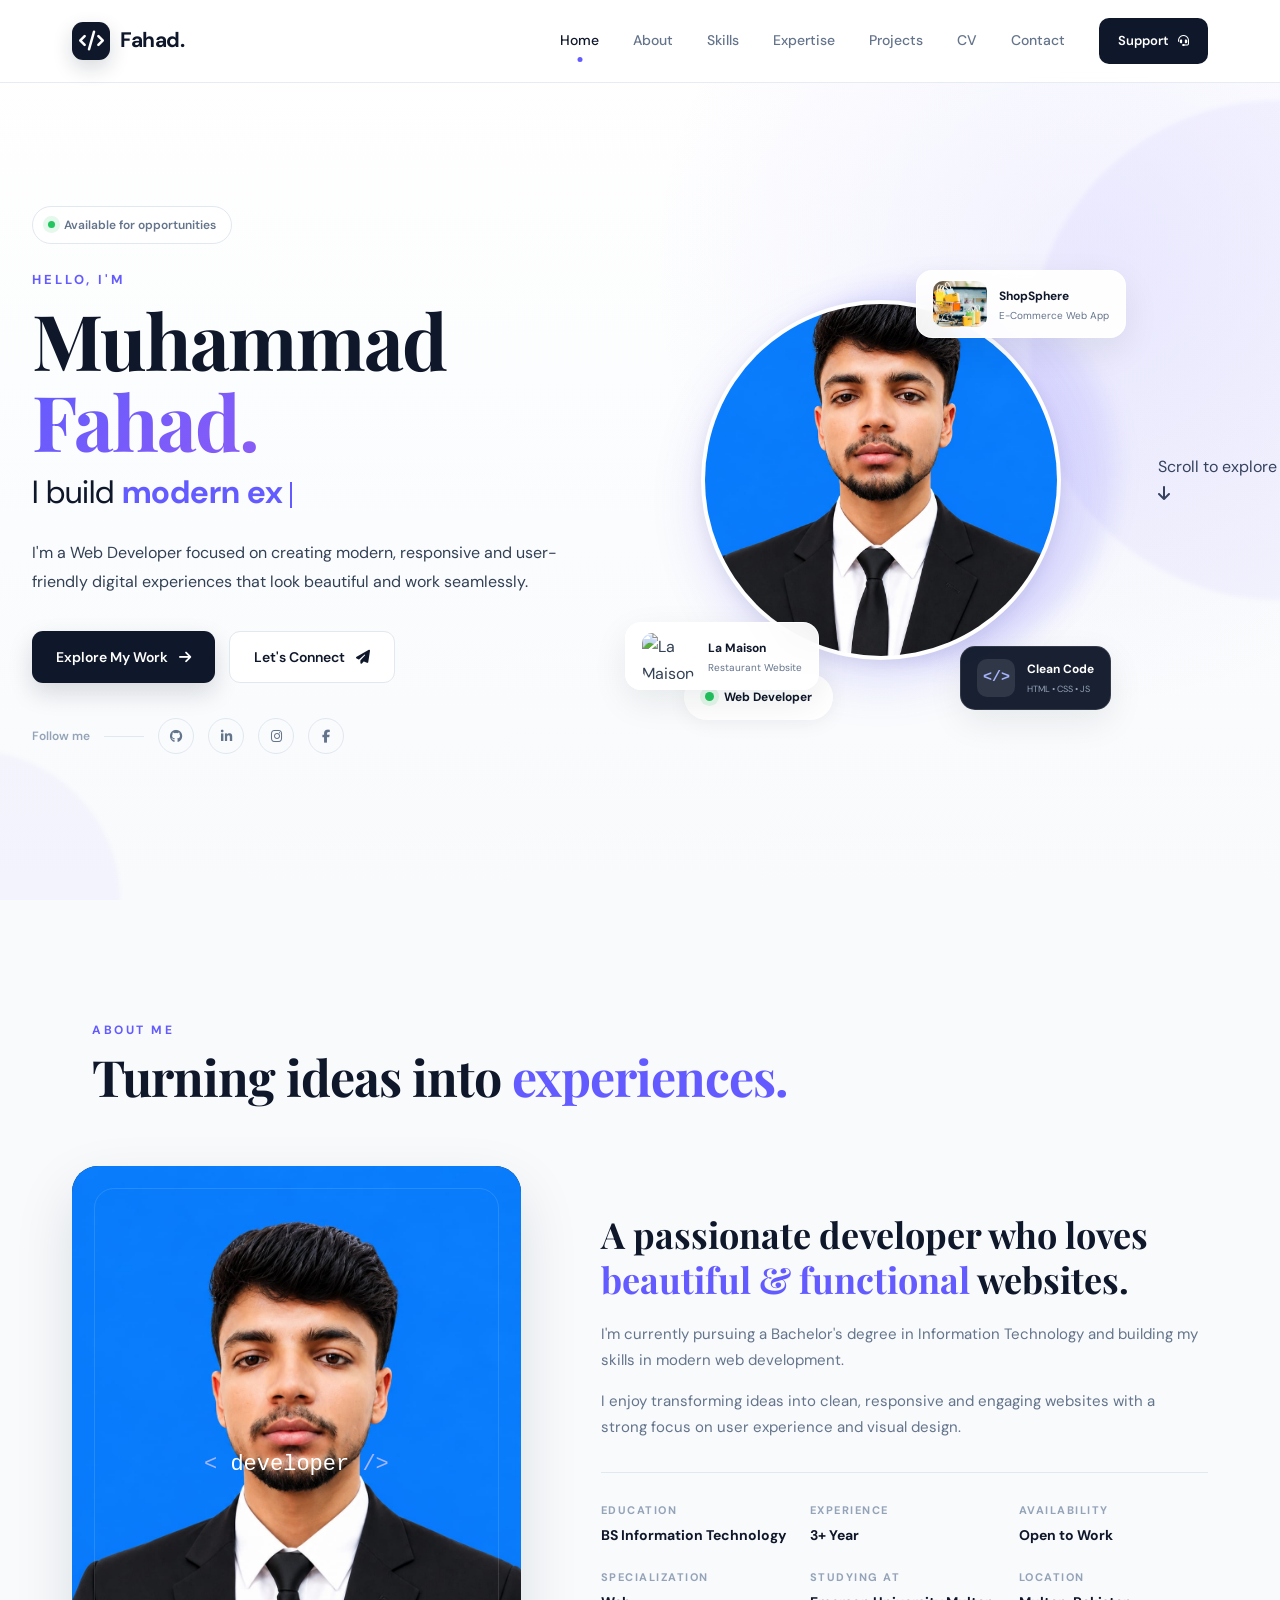
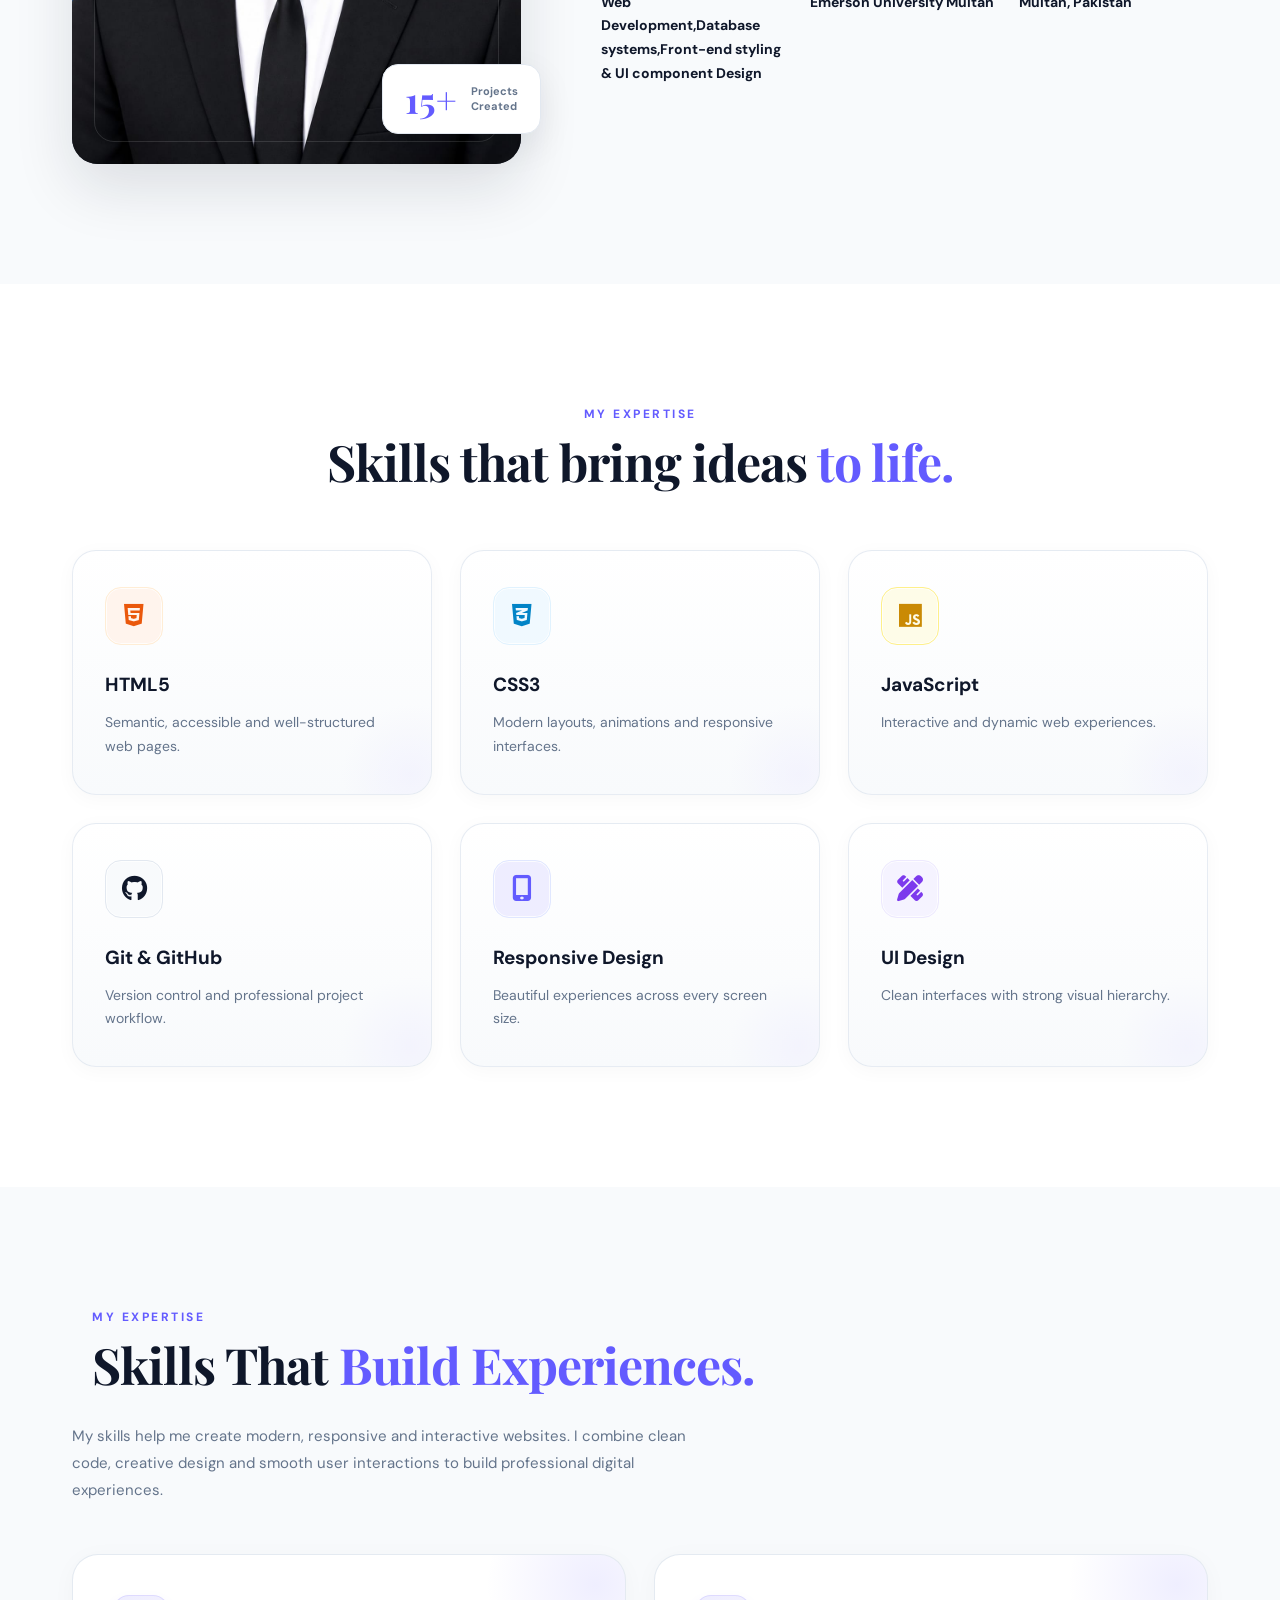
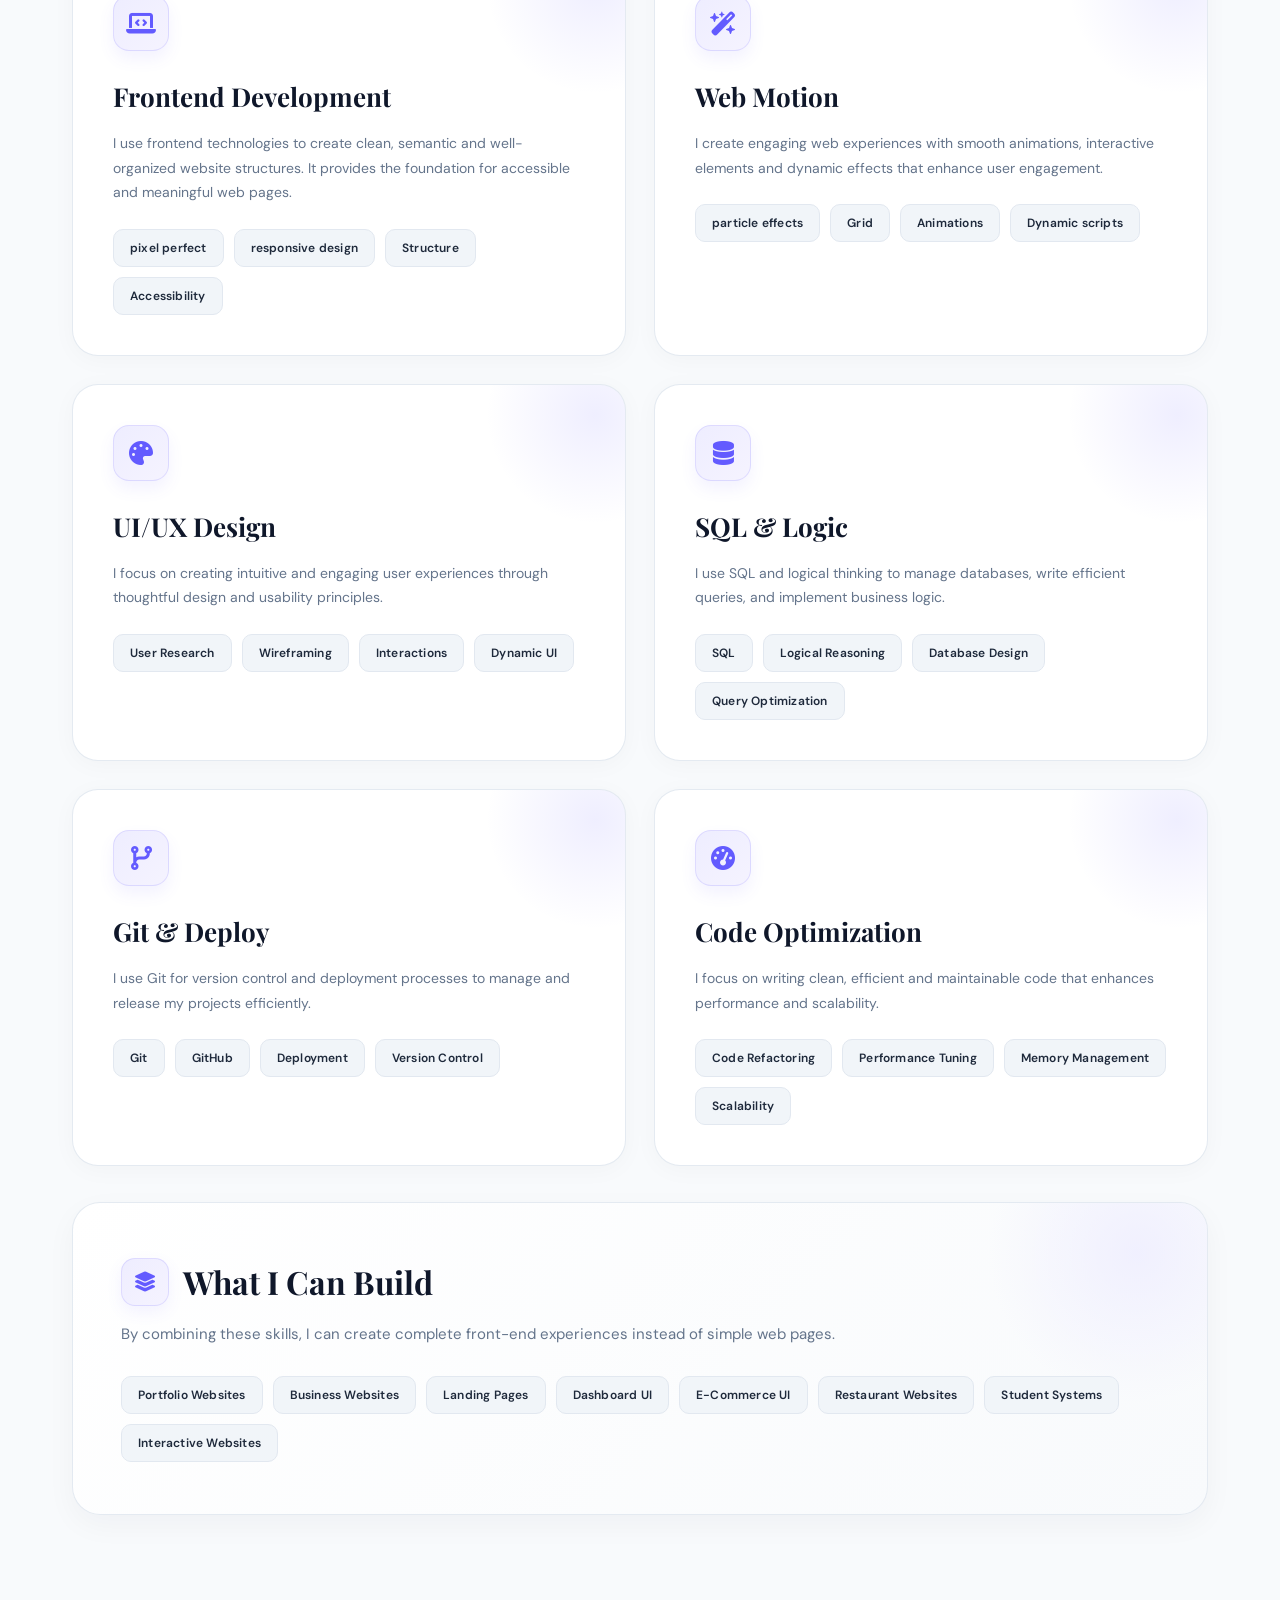
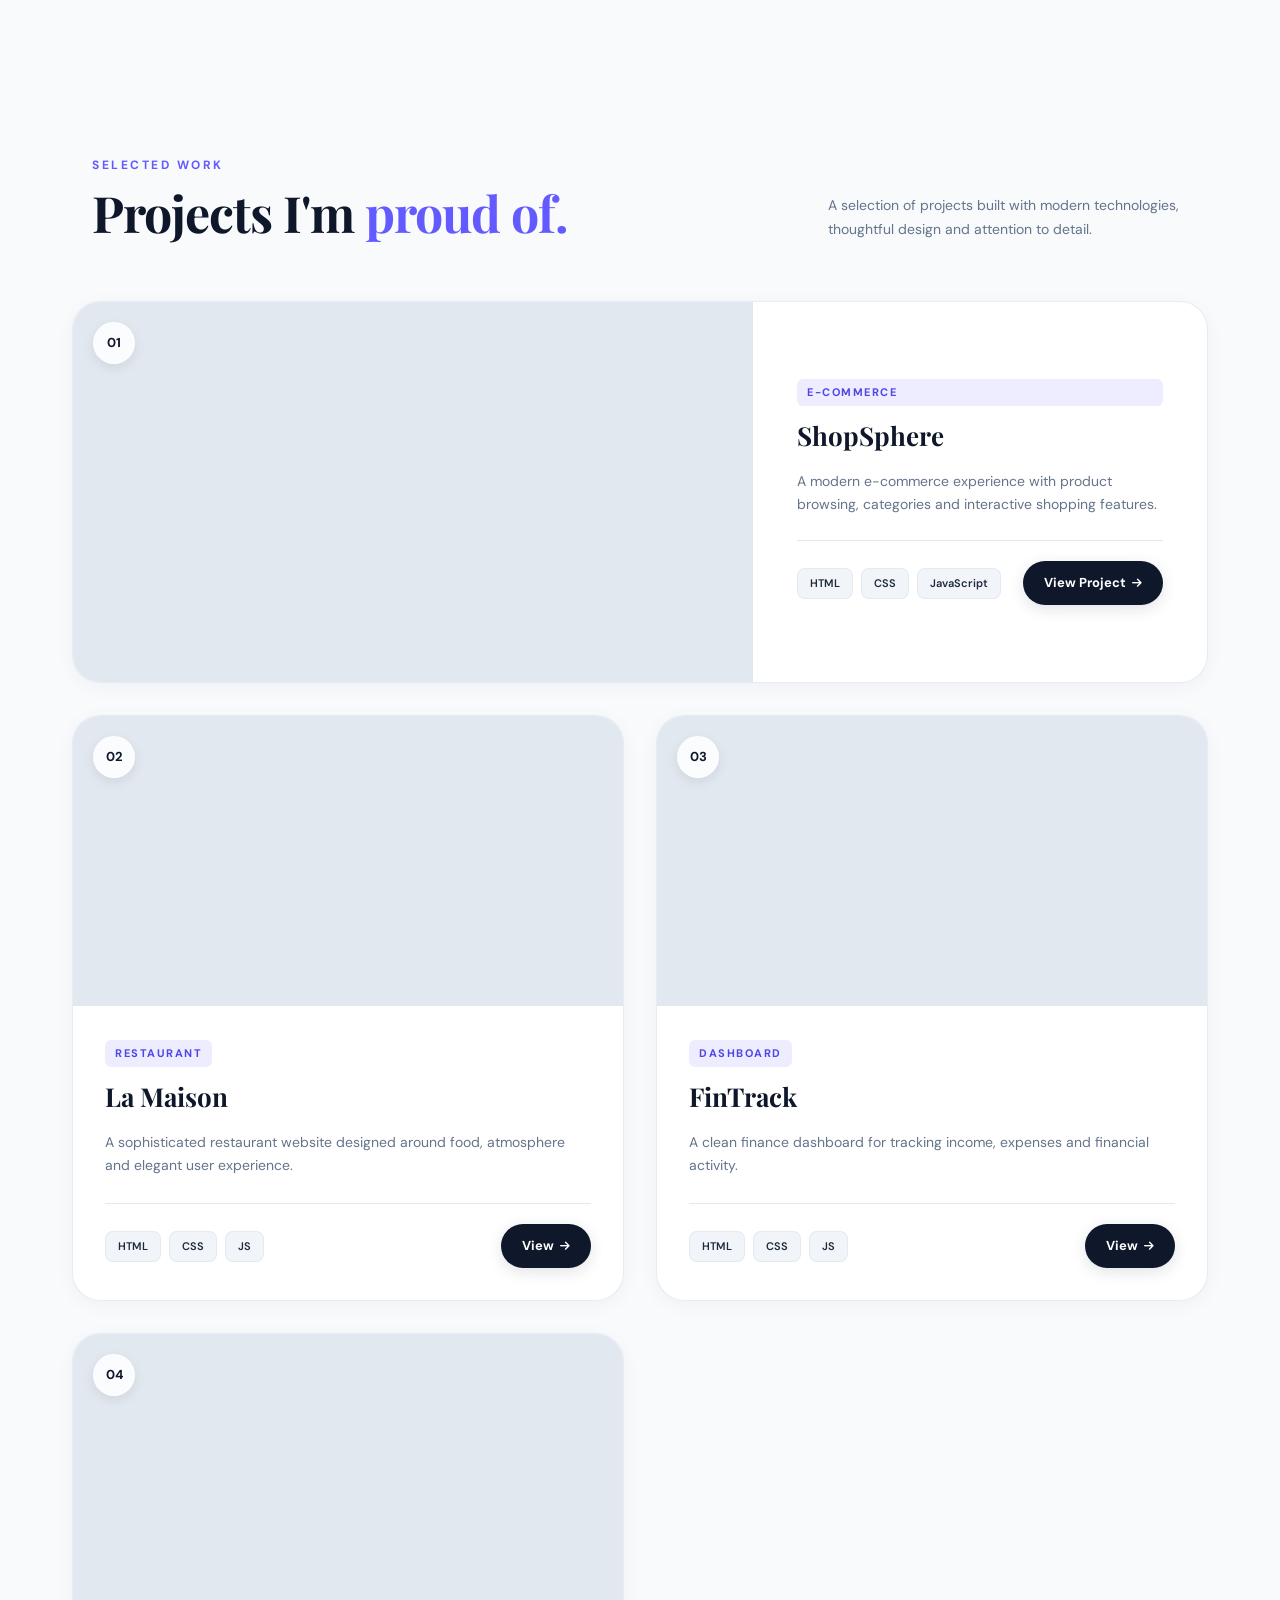
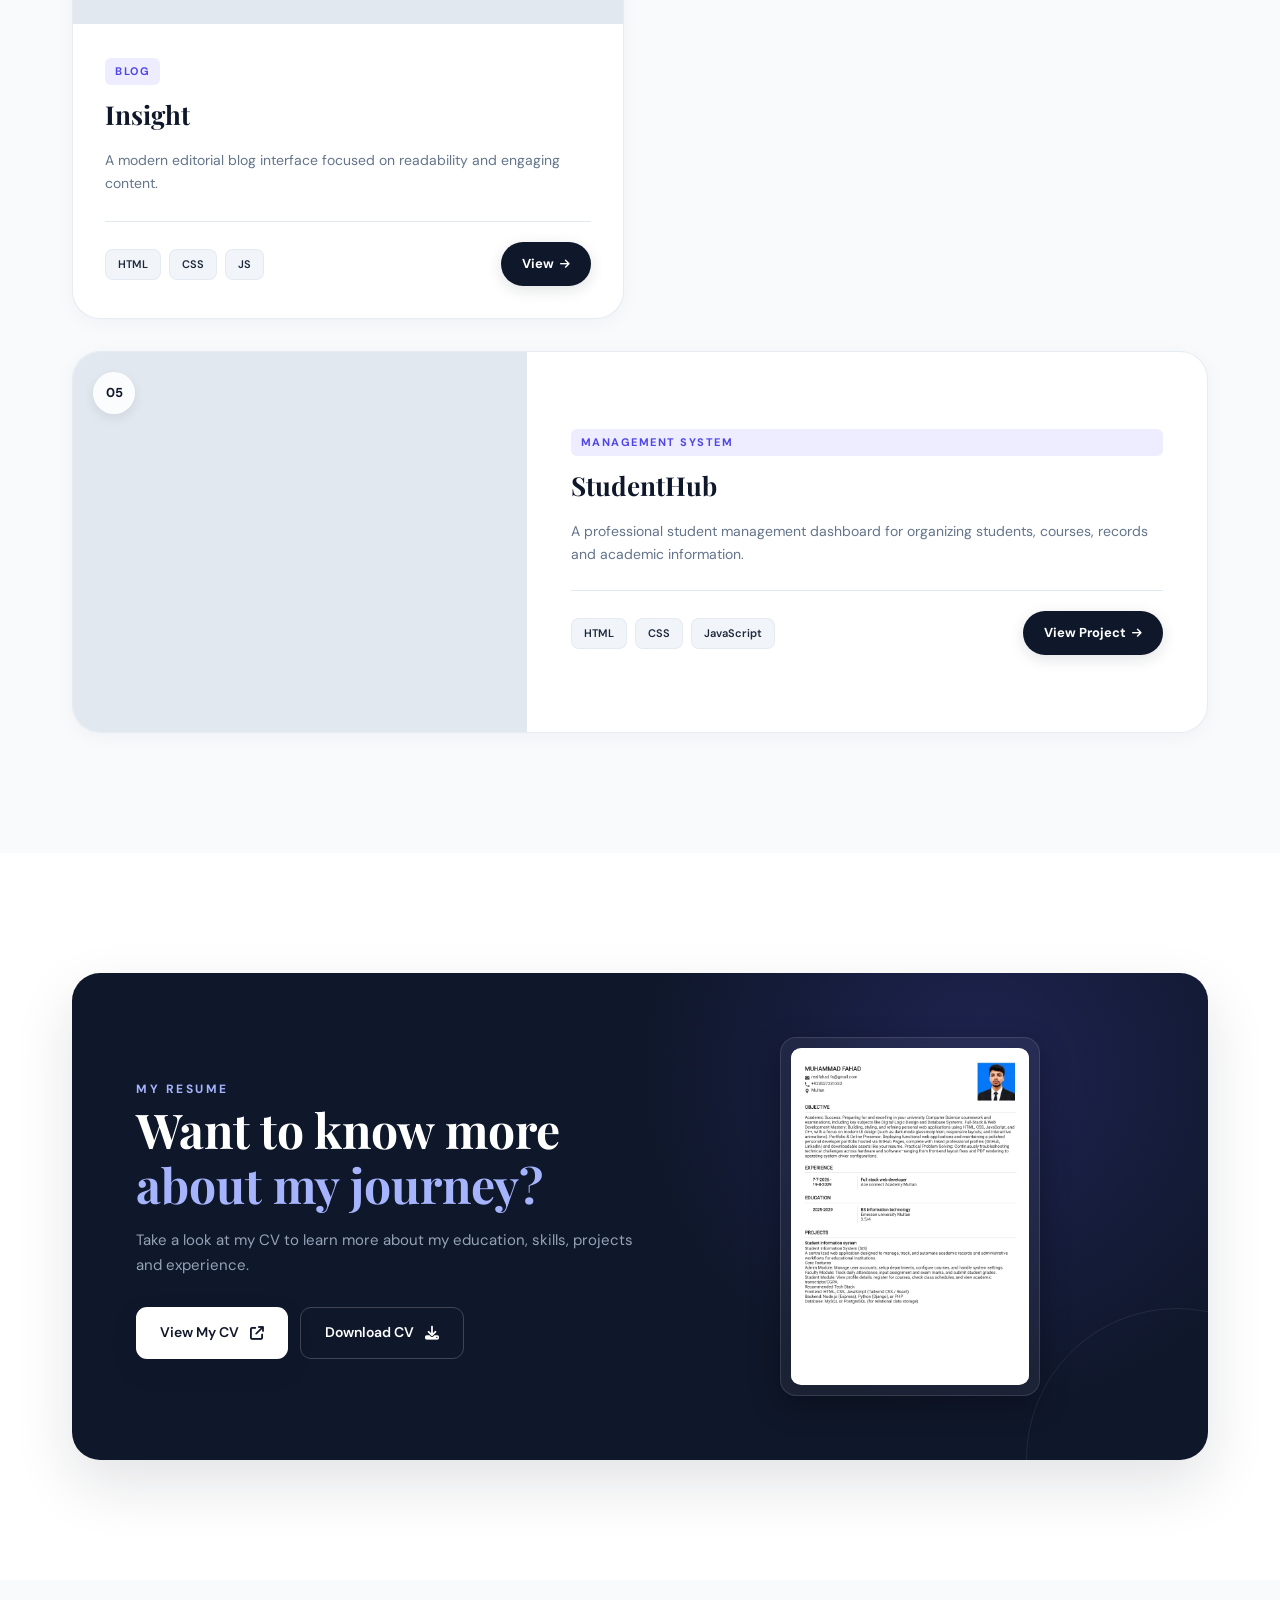
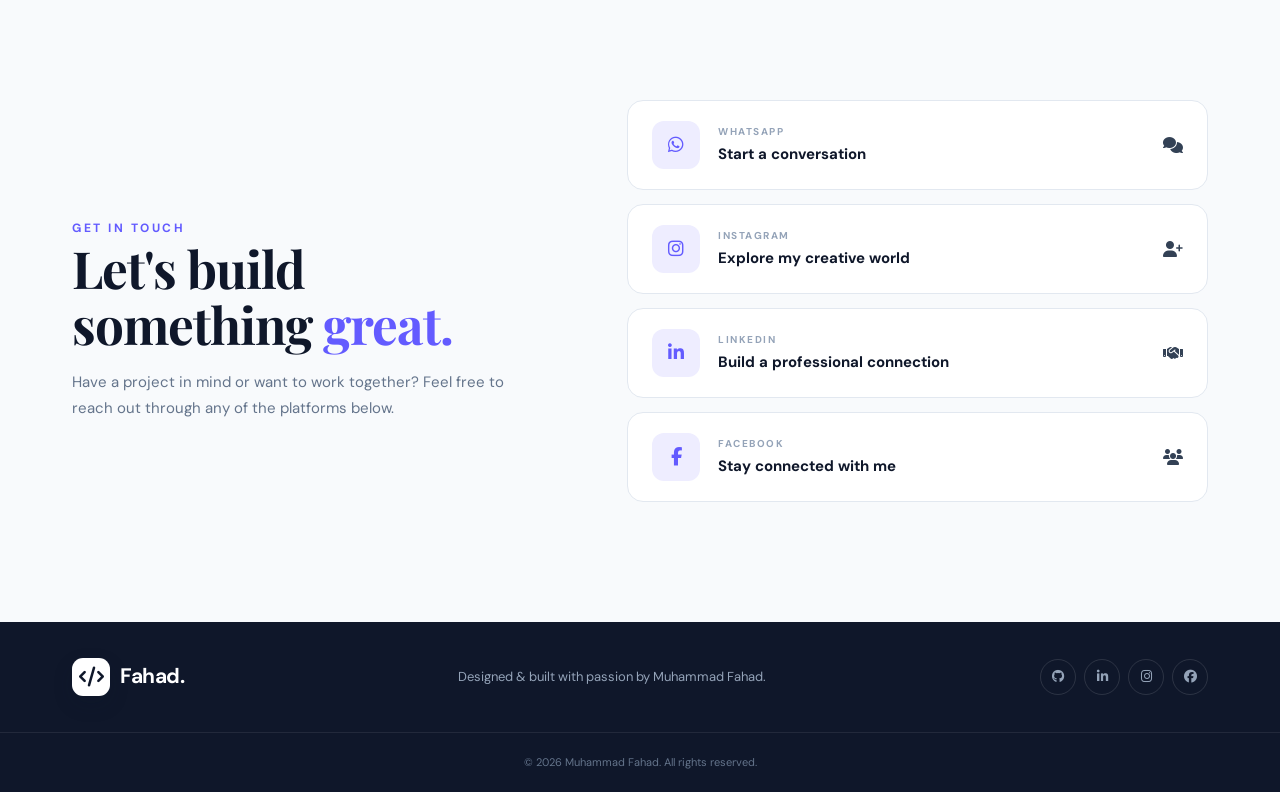
==== index.html @ 754a734b "Add files via upload" ====
<!DOCTYPE html>
<html lang="en">
<head>
    <meta charset="UTF-8">
    <meta name="viewport" content="width=device-width, initial-scale=1.0">

    <meta name="description"
        content="Muhammad Fahad — Web Developer creating modern, responsive and beautiful digital experiences.">
    <meta name="author" content="Muhammad Fahad">

    <title>Muhammad Fahad | Web Developer</title>

    <!-- Google Fonts -->
    <link rel="preconnect" href="https://fonts.googleapis.com">
    <link rel="preconnect" href="https://fonts.gstatic.com" crossorigin>
    <link href="https://fonts.googleapis.com/css2?family=DM+Sans:wght@400;500;600;700&family=Playfair+Display:wght@500;600;700&display=swap" rel="stylesheet">

    <!-- Font Awesome -->
    <link rel="stylesheet" href="https://cdnjs.cloudflare.com/ajax/libs/font-awesome/6.5.2/css/all.min.css">

    <!-- Main CSS -->
    <link rel="stylesheet" href="style.css">
</head>

<body>

    <!-- ================= PRELOADER ================= -->
    <div class="preloader" id="preloader">
        <div class="loader"></div>
    </div>


    <!-- ================= NAVBAR ================= -->
    <header class="header" id="header">
        <nav class="navbar container">

            <a href="#home" class="logo">
                <span class="logo-text"><i class="fa-solid fa-code"></i></span>
                <strong>Fahad.</strong>
            </a>

            <div class="nav-menu" id="navMenu">
                <a href="#home" class="nav-link active">Home</a>
                <a href="#about" class="nav-link">About</a>
                <a href="#skills" class="nav-link">Skills</a>
                <a href="#expertise" class="nav-link">Expertise</a>
                <a href="#projects" class="nav-link">Projects</a>
                <a href="#resume" class="nav-link">CV</a>
                <a href="#contact" class="nav-link">Contact</a>

                <a href="#contact" class="nav-contact">
                    Support
                    <i class="fa-solid fa-headset"></i>
                </a>
            </div>

            <button class="menu-toggle" id="menuToggle" aria-label="Open navigation menu">
                <i class="fa-solid fa-bars"></i>
            </button>

        </nav>
    </header>


    <main>

        <!-- ================= HERO ================= -->
        <section class="hero" id="home">

            <div class="hero-shape hero-shape-one"></div>
            <div class="hero-shape hero-shape-two"></div>

            <div class="container hero-container">

                <!-- HERO CONTENT -->
                <div class="hero-content">

                    <div class="available">
                        <span class="available-dot"></span>
                        Available for opportunities
                    </div>

                    <p class="hero-small">
                        HELLO, I'M
                    </p>

                    <h1>
                        Muhammad <span>Fahad.</span>
                    </h1>

                    <div class="hero-title">
                        <span>I build</span>
                        <strong id="typingText">beautiful websites.</strong>
                    </div>

                    <p class="hero-description">
                        I'm a Web Developer focused on creating modern,
                        responsive and user-friendly digital experiences
                        that look beautiful and work seamlessly.
                    </p>

                    <div class="hero-buttons">
                        <a href="#projects" class="btn btn-primary">
                            Explore My Work
                            <i class="fa-solid fa-arrow-right"></i>
                        </a>

                        <a href="#contact" class="btn btn-outline">
                            Let's Connect
                            <i class="fa-solid fa-paper-plane"></i>
                        </a>
                    </div>

                    <!-- SOCIAL LINKS -->
                    <div class="hero-socials">
                        <span>Follow me</span>
                        <div class="social-line"></div>

                        <a href="https://github.com/weblyn" aria-label="GitHub" target="_blank">
                            <i class="fa-brands fa-github"></i>
                        </a>

                        <a href="https://www.linkedin.com/in/beingfahad1435" target="_blank" rel="noopener" aria-label="LinkedIn">
                            <i class="fa-brands fa-linkedin-in"></i>
                        </a>

                        <a href="https://www.instagram.com/beingfahad1435" aria-label="Instagram" target="_blank">
                            <i class="fa-brands fa-instagram"></i>
                        </a>

                        <a href="https://www.facebook.com/codewithfahad" aria-label="Facebook" target="_blank">
                            <i class="fa-brands fa-facebook-f"></i>
                        </a>
                    </div>

                </div>


                <!-- ================= HERO VISUAL ================= -->
                <div class="hero-visual">

                    <!-- FLOATING PROJECT 1 -->
                    <div class="floating-project project-one">
                        <img src="[data-uri]" alt="ShopSphere Preview">
                        <div>
                            <strong>ShopSphere</strong>
                            <small>E-Commerce Web App</small>
                        </div>
                    </div>

                    <!-- FLOATING PROJECT 2 -->
                    <div class="floating-project project-two">
                        <img src="https://encrypted-tbn0.gstatic.com/images?q=tbn:ANd9GcRVrDOGw60kej8S_DiPjD2bEqaZufZbs8JPiACfKEMIIg&s=10" alt="La Maison Preview">
                        <div>
                            <strong>La Maison</strong>
                            <small>Restaurant Website</small>
                        </div>
                    </div>

                    <!-- CIRCULAR PROFILE IMAGE -->
                    <div class="hero-main-image">
                        <img src="portfolio.jpeg" alt="Muhammad Fahad - Web Developer" loading="eager">
                        <div class="image-overlay"></div>
                    </div>

                    <!-- STATUS BADGE -->
                    <div class="hero-image-label">
                        <span class="status-dot"></span>
                        Web Developer
                    </div>

                    <!-- FLOATING CODE CARD -->
                    <div class="floating-code">
                        <span>&lt;/&gt;</span>
                        <div>
                            <strong>Clean Code</strong>
                            <small>HTML • CSS • JS</small>
                        </div>
                    </div>

                </div>

            </div>

            <!-- SCROLL INDICATOR -->
            <div class="scroll-indicator">
                <span>Scroll to explore</span>
                <i class="fa-solid fa-arrow-down"></i>
            </div>

        </section>


        <!-- ================= ABOUT ================= -->
        <section class="section about" id="about">
            <div class="container">

                <div class="section-heading">
                    <span class="section-number"></span>
                    <div>
                        <p class="section-label">ABOUT ME</p>
                        <h2>
                            Turning ideas into
                            <em>experiences.</em>
                        </h2>
                    </div>
                </div>

                <div class="about-grid">

                    <!-- ABOUT IMAGE -->
                    <div class="about-image">
                        <div class="about-image-box">
                            <img src="portfolio.jpeg" alt="Muhammad Fahad working on web development" class="about-photo" loading="lazy">
                            <div class="about-image-overlay">
                                <div class="about-code">
                                    <span>&lt;</span>
                                    <strong>developer</strong>
                                    <span>/&gt;</span>
                                </div>
                            </div>
                        </div>

                        <div class="experience-badge">
                            <strong>15+</strong>
                            <span>
                                Projects<br>Created
                            </span>
                        </div>
                    </div>

                    <!-- ABOUT CONTENT -->
                    <div class="about-content">
                        <h3>
                            A passionate developer who loves
                            <span>beautiful & functional</span>
                            websites.
                        </h3>

                        <p>
                            I'm currently pursuing a Bachelor's degree
                            in Information Technology and building my
                            skills in modern web development.
                        </p>

                        <p>
                            I enjoy transforming ideas into clean,
                            responsive and engaging websites with a
                            strong focus on user experience and visual design.
                        </p>

                        <div class="about-details">
                            <div>
                                <span>Education</span>
                                <strong>BS Information Technology</strong>
                            </div>
                            <div>
                                <span>Experience</span>
                                <strong>3+ Year</strong>
                            </div>
                            <div>
                                <span>Availability</span>
                                <strong>Open to Work</strong>
                            </div>
                            <div>
                                <span>Specialization</span>
                                <strong>Web Development,Database systems,Front-end styling & UI component Design
                                </strong>
                            </div>

                            <div>
                                <span>Studying at</span>
                                <strong>Emerson University Multan</strong>
                            </div>
                            <div>
                                <span>Location</span>
                                <strong>Multan, Pakistan</strong>
                            </div>
                        </div>
                    </div>
                    </div>
                    </section>


        <!-- ================= SKILLS ================= -->
        <section class="section skills-section" id="skills">
            <div class="container">

                <div class="section-heading centered">
                    <span class="section-number"></span>
                    <div>
                        <p class="section-label">MY EXPERTISE</p>
                        <h2>
                            Skills that bring ideas
                            <em>to life.</em>
                        </h2>
                    </div>
                </div>

                <div class="skills-grid">

                    <!-- HTML -->
                    <div class="skill-card">
                        <div class="skill-icon html-icon">
                            <i class="fa-brands fa-html5"></i>
                        </div>
                        <h3>HTML5</h3>
                        <p>Semantic, accessible and well-structured web pages.</p>
                        <span></span>
                    </div>

                    <!-- CSS -->
                    <div class="skill-card">
                        <div class="skill-icon css-icon">
                            <i class="fa-brands fa-css3-alt"></i>
                        </div>
                        <h3>CSS3</h3>
                        <p>Modern layouts, animations and responsive interfaces.</p>
                        <span></span>
                    </div>

                    <!-- JAVASCRIPT -->
                    <div class="skill-card">
                        <div class="skill-icon js-icon">
                            <i class="fa-brands fa-js"></i>
                        </div>
                        <h3>JavaScript</h3>
                        <p>Interactive and dynamic web experiences.</p>
                        <span></span>
                    </div>

                    <!-- GITHUB -->
                    <div class="skill-card">
                        <div class="skill-icon git-icon">
                            <i class="fa-brands fa-github"></i>
                        </div>
                        <h3>Git & GitHub</h3>
                        <p>Version control and professional project workflow.</p>
                        <span></span>
                    </div>

                    <!-- RESPONSIVE -->
                    <div class="skill-card">
                        <div class="skill-icon responsive-icon">
                            <i class="fa-solid fa-mobile-screen-button"></i>
                        </div>
                        <h3>Responsive Design</h3>
                        <p>Beautiful experiences across every screen size.</p>
                        <span></span>
                    </div>

                    <!-- UI DESIGN -->
                    <div class="skill-card">
                        <div class="skill-icon ui-icon">
                            <i class="fa-solid fa-pen-ruler"></i>
                        </div>
                        <h3>UI Design</h3>
                        <p>Clean interfaces with strong visual hierarchy.</p>
                        <span></span>
                    </div>

                </div>

            </div>
        </section>
    </main>

<section class="section expertise-section" id="expertise">

    <div class="container">

        <div class="section-heading">
            <span class="section-number"></span>

            <div>
                <div class="section-label">MY EXPERTISE</div>

                <h2>
                    Skills That
                    <em>Build Experiences.</em>
                </h2>
            </div>
        </div>

        <p class="expertise-intro">
            My skills help me create modern, responsive and interactive
            websites. I combine clean code, creative design and smooth
            user interactions to build professional digital experiences.
        </p>

        <div class="expertise-grid">

            <div class="expertise-card">
                <div class="expertise-icon">
                    <i class="fa solid fa-laptop-code"></i>
                </div>

                <h3>Frontend Development</h3>

                <p>
                    I use frontend technologies to create clean, semantic and well-organized
                    website structures. It provides the foundation for
                    accessible and meaningful web pages.
                </p>

                <div class="expertise-list">
                    <span>pixel perfect</span>
                    <span>responsive design</span>
                    <span>Structure</span>
                    <span>Accessibility</span>
                </div>
            </div>


            <div class="expertise-card">
                <div class="expertise-icon">
                    <i class="fa solid fa-wand-magic-sparkles"></i>
                </div>

                <h3>Web Motion</h3>

                <p>
                    I create engaging web experiences with smooth animations, interactive elements and dynamic effects that enhance user engagement.
                </p>

                <div class="expertise-list">
                    <span>particle effects</span>
                    <span>Grid</span>
                    <span>Animations</span>
                    <span>Dynamic scripts</span>
                </div>
            </div>


            <div class="expertise-card">
                <div class="expertise-icon">
                    <i class="fa solid fa-palette"></i>
                </div>

                <h3>UI/UX Design</h3>

                <p>
                    I focus on creating intuitive and engaging user experiences through thoughtful design and usability principles.
                </p>

                <div class="expertise-list">
                    <span>User Research</span>
                    <span>Wireframing</span>
                    <span>Interactions</span>
                    <span>Dynamic UI</span>
                </div>
            </div>


            <div class="expertise-card">
                <div class="expertise-icon">
                    <i class="fa solid fa-database"></i>
                </div>

                <h3>SQL & Logic</h3>

                <p>
                    I use SQL and logical thinking to manage databases, write efficient queries, and implement business logic.
                </p>

                <div class="expertise-list">
                    <span>SQL</span>
                    <span>Logical Reasoning</span>
                    <span>Database Design</span>
                    <span>Query Optimization</span>
                </div>
            </div>


            <div class="expertise-card">
                <div class="expertise-icon">
                    <i class="fa solid fa-code-branch"></i>
                </div>

                <h3>Git & Deploy</h3>

                <p>
                    I use Git for version control and deployment processes to manage and release my projects efficiently.
                </p>

                <div class="expertise-list">
                    <span>Git</span>
                    <span>GitHub</span>
                    <span>Deployment</span>
                    <span>Version Control</span>
                </div>
            </div>


            <div class="expertise-card">
                <div class="expertise-icon">
                    <i class="fa solid fa-gauge-high"></i>
                </div>

                <h3>Code Optimization</h3>

                <p>
                    I focus on writing clean, efficient and maintainable code that enhances performance and scalability.
                </p>

                <div class="expertise-list">
                    <span>Code Refactoring</span>
                    <span>Performance Tuning</span>
                    <span>Memory Management</span>
                    <span>Scalability</span>
                </div>
            </div>

        </div>


        <div class="expertise-bottom">

            <h3>
                <span class="build-icon"><i class="fa-solid fa-layer-group"></i></span> What I Can Build
            </h3>

            <p>
                By combining these skills, I can create complete front-end
                experiences instead of simple web pages.
            </p>

            <div class="expertise-tags">
                <span>Portfolio Websites</span>
                <span>Business Websites</span>
                <span>Landing Pages</span>
                <span>Dashboard UI</span>
                <span>E-Commerce UI</span>
                <span>Restaurant Websites</span>
                <span>Student Systems</span>
                <span>Interactive Websites</span>
            </div>

        </div>

    </div>

</section>
        
        <!-- ================= PROJECTS ================= -->
        <section class="section projects-section" id="projects">
            <div class="container">

                <div class="projects-top">
                    <div class="section-heading">
                        <span class="section-number"></span>
                        <div>
                            <p class="section-label">SELECTED WORK</p>
                            <h2>
                                Projects I'm
                                <em>proud of.</em>
                            </h2>
                        </div>
                    </div>

                    <p class="projects-intro">
                        A selection of projects built with modern
                        technologies, thoughtful design and attention
                        to detail.
                    </p>
                </div>

                <div class="projects-grid">

                    <!-- PROJECT 01 -->
                    <article class="project-card project-large">
                        <div class="project-image">
                            <img src="https://encrypted-tbn0.gstatic.com/images?q=tbn:ANd9GcQhFlaRg15a-PUh_VLkixGpiYPlXWKw6oVylTNZMG0J6A&s=10" alt="ShopSphere E-Commerce Website" loading="lazy">
                            <div class="project-overlay">
                                <a href="ShopSphere/index.html" target="_blank" class="project-view" aria-label="Open ShopSphere project">
                                    <i class="fa-solid fa-arrow-up-right-from-square"></i>
                                </a>
                            </div>
                            <span class="project-number">01</span>
                        </div>

                        <div class="project-info">
                            <span class="project-category">E-COMMERCE</span>
                            <h3>ShopSphere</h3>
                            <p>
                                A modern e-commerce experience with
                                product browsing, categories and
                                interactive shopping features.
                            </p>

                            <div class="project-bottom">
                                <div class="tech-stack">
                                    <span>HTML</span>
                                    <span>CSS</span>
                                    <span>JavaScript</span>
                                </div>

                                <a href="shopSphere/index.html" target="_blank">
                                    View Project
                                    <i class="fa-solid fa-arrow-right"></i>
                                </a>
                            </div>
                        </div>
                    </article>

                    <!-- PROJECT 02 -->
                    <article class="project-card">
                        <div class="project-image">
                            <img src="https://images.unsplash.com/photo-1517248135467-4c7edcad34c4?auto=format&fit=crop&w=800&q=80" alt="La Maison Restaurant Website" loading="lazy">
                            <div class="project-overlay">
                                <a href="restaurant/index.html" target="_blank" class="project-view" aria-label="Open La Maison project">
                                    <i class="fa-solid fa-arrow-up-right-from-square"></i>
                                </a>
                            </div>
                            <span class="project-number">02</span>
                        </div>

                        <div class="project-info">
                            <span class="project-category">RESTAURANT</span>
                            <h3>La Maison</h3>
                            <p>
                                A sophisticated restaurant website
                                designed around food, atmosphere and
                                elegant user experience.
                            </p>

                            <div class="project-bottom">
                                <div class="tech-stack">
                                    <span>HTML</span>
                                    <span>CSS</span>
                                    <span>JS</span>
                                </div>

                                <a href="restaurant/index.html" target="_blank">
                                    View
                                    <i class="fa-solid fa-arrow-right"></i>
                                </a>
                            </div>
                        </div>
                    </article>

                    <!-- PROJECT 03 -->
                    <article class="project-card">
                        <div class="project-image">
                            <img src="https://images.unsplash.com/photo-1551288049-bebda4e38f71?auto=format&fit=crop&w=800&q=80" alt="FinTrack Finance Dashboard" loading="lazy">
                            <div class="project-overlay">
                                <a href="fintrack/index.html" target="_blank" class="project-view" aria-label="Open FinTrack project">
                                    <i class="fa-solid fa-arrow-up-right-from-square"></i>
                                </a>
                            </div>
                            <span class="project-number">03</span>
                        </div>

                        <div class="project-info">
                            <span class="project-category">DASHBOARD</span>
                            <h3>FinTrack</h3>
                            <p>
                                A clean finance dashboard for tracking
                                income, expenses and financial activity.
                            </p>

                            <div class="project-bottom">
                                <div class="tech-stack">
                                    <span>HTML</span>
                                    <span>CSS</span>
                                    <span>JS</span>
                                </div>

                                <a href="fintrack/index.html" target="_blank">
                                    View
                                    <i class="fa-solid fa-arrow-right"></i>
                                </a>
                            </div>
                        </div>
                    </article>

                    <!-- PROJECT 04 -->
                    <article class="project-card">
                        <div class="project-image">
                            <img src="https://images.unsplash.com/photo-1499750310107-5fef28a66643?auto=format&fit=crop&w=800&q=80" alt="Insight Blog Website" loading="lazy">
                            <div class="project-overlay">
                                <a href="insight/index.html" target="_blank" class="project-view" aria-label="Open Insight Blog project">
                                    <i class="fa-solid fa-arrow-up-right-from-square"></i>
                                </a>
                            </div>
                            <span class="project-number">04</span>
                        </div>

                        <div class="project-info">
                            <span class="project-category">BLOG</span>
                            <h3>Insight</h3>
                            <p>
                                A modern editorial blog interface
                                focused on readability and engaging content.
                            </p>

                            <div class="project-bottom">
                                <div class="tech-stack">
                                    <span>HTML</span>
                                    <span>CSS</span>
                                    <span>JS</span>
                                </div>

                                <a href="insight/index.html" target="_blank">
                                    View
                                    <i class="fa-solid fa-arrow-right"></i>
                                </a>
                            </div>
                        </div>
                    </article>

                    <!-- PROJECT 05 -->
                    <article class="project-card project-wide">
                        <div class="project-image">
                            <img src="https://images.unsplash.com/photo-1523240795612-9a054b0db644?auto=format&fit=crop&w=800&q=80" alt="StudentHub Student Management System" loading="lazy">
                            <div class="project-overlay">
                                <a href="student/index.html" target="_blank" class="project-view" aria-label="Open StudentHub project">
                                    <i class="fa-solid fa-arrow-up-right-from-square"></i>
                                </a>
                            </div>
                            <span class="project-number">05</span>
                        </div>

                        <div class="project-info">
                            <span class="project-category">MANAGEMENT SYSTEM</span>
                            <h3>StudentHub</h3>
                            <p>
                                A professional student management
                                dashboard for organizing students,
                                courses, records and academic information.
                            </p>

                            <div class="project-bottom">
                                <div class="tech-stack">
                                    <span>HTML</span>
                                    <span>CSS</span>
                                    <span>JavaScript</span>
                                </div>

                                <a href="student/index.html" target="_blank">
                                    View Project
                                    <i class="fa-solid fa-arrow-right"></i>
                                </a>
                            </div>
                        </div>
                    </article>

                </div>

            </div>
        </section>

       <!-- ================= RESUME ================= -->
        <section class="section resume-section" id="resume">
            <div class="container">
                <div class="resume-box">

                    <div class="resume-content">
                        <span class="section-label">MY RESUME</span>

                        <h2>
                            Want to know more<br>
                            <em>about my journey?</em>
                        </h2>

                        <p>
                            Take a look at my CV to learn more about
                            my education, skills, projects and experience.
                        </p>

                        <div class="resume-buttons">
                            <a href="cv.pdf" target="_blank" class="btn btn-primary">
                                View My CV
                                <i class="fa-solid fa-arrow-up-right-from-square"></i>
                            </a>

                            <a href="cv.pdf" download class="btn btn-outline">
                                Download CV
                                <i class="fa-solid fa-download"></i>
                            </a>
                        </div>
                    </div>
                    <!-- UPDATED CV IMAGE PREVIEW CARD -->
<div class="resume-card-preview">
    <div class="cv-image-wrapper">
        <img src="resume.jpeg" alt="Muhammad Fahad CV Preview" loading="lazy">
        <div class="cv-overlay">
            <a href="cv.pdf" target="_blank" class="cv-quick-view">
                <span>View Full CV</span>
                <i class="fa-solid fa-arrow-up-right-from-square"></i>
            </a>
        </div>
    </div>
</section>
    </main>
    <section class="section contact-section" id="contact">

    <div class="container">

        <div class="contact-grid">

            <!-- Contact Heading -->
            <div class="contact-heading">

                <span class="section-number"></span>

                <span class="section-label">
                    GET IN TOUCH
                </span>

                <h2>
                    Let's build something
                    <em>great.</em>
                </h2>

                <p>
                    Have a project in mind or want to work together?
                    Feel free to reach out through any of the platforms below.
                </p>

            </div>


            <!-- Contact Links -->
            <div class="contact-links">

                <!-- WhatsApp -->
                <a
                    href="https://wa.me/923027231332"
                    target="_blank"
                    rel="noopener noreferrer"
                    class="contact-card"
                >

                    <div class="contact-icon">
                        <i class="fab fa-whatsapp"></i>
                    </div>

                    <div>
                        <span>WHATSAPP</span>
                        <strong>Start a conversation</strong>
                    </div>

                    <i class="fas fa-comments"></i>

                </a>


                <!-- Instagram -->
                <a
                    href="https://www.instagram.com/beingfahad1435"
                    target="_blank"
                    rel="noopener noreferrer"
                    class="contact-card"
                >

                    <div class="contact-icon">
                        <i class="fab fa-instagram"></i>
                    </div>

                    <div>
                        <span>INSTAGRAM</span>
                        <strong>Explore my creative world</strong>
                    </div>

                    <i class="fas fa-user-plus"></i>

                </a>


                <!-- LinkedIn -->
                <a
                    href="https://www.linkedin.com/in/beingfahad1435"
                    target="_blank"
                    rel="noopener noreferrer"
                    class="contact-card"
                >

                    <div class="contact-icon">
                        <i class="fab fa-linkedin-in"></i>
                    </div>

                    <div>
                        <span>LINKEDIN</span>
                        <strong>Build a professional connection</strong>
                    </div>

                    <i class="fas fa-handshake"></i>

                </a>


                <!-- Facebook -->
                <a
                    href="https://www.facebook.com/codewithfahad"
                    target="_blank"
                    rel="noopener noreferrer"
                    class="contact-card"
                >

                    <div class="contact-icon">
                        <i class="fab fa-facebook-f"></i>
                    </div>

                    <div>
                        <span>FACEBOOK</span>
                        <strong>Stay connected with me</strong>
                    </div>

                    <i class="fas fa-users"></i>

                </a>

            </div>

        </div>

    </div>

</section>

    <!-- ================= FOOTER ================= -->
    <footer class="footer">
        <div class="container footer-content">

            <a href="#home" class="logo">
                <span class="logo-text"><i class="fa-solid fa-code"></i></span>
                <strong>Fahad.</strong>
            </a>

            <p>Designed & built with passion by Muhammad Fahad.</p>

            <div class="footer-socials">
                <a href="https://github.com/weblyn" target="_blank" rel="noopener noreferrer" aria-label="GitHub">
                    <i class="fa-brands fa-github"></i>
                </a>

                <a href="https://www.linkedin.com/in/beingfahad1435" target="_blank" rel="noopener noreferrer" aria-label="LinkedIn">
                    <i class="fa-brands fa-linkedin-in"></i>
                </a>

                <a href="https://www.instagram.com/beingfahad1435" target="_blank" rel="noopener noreferrer" aria-label="Instagram">
                    <i class="fa-brands fa-instagram"></i>
                </a>

                <a href="https://www.facebook.com/codewithfahad" target="_blank" rel="noopener noreferrer" aria-label="Facebook">
                    <i class="fa-brands fa-facebook"></i>
                </a>
            </div>

        </div>

        <div class="footer-bottom">
            <p>
                © <span id="currentYear"></span> Muhammad Fahad. All rights reserved.
            </p>
        </div>
    </footer>

    <!-- Main JavaScript -->
    <script src="script.js"></script>

</body>
</html>
---- style.css ----
/* =========================================================
   MUHAMMAD FAHAD — PREMIUM PORTFOLIO
   UPDATED & RESPONSIVE MAIN STYLESHEET
========================================================= */


/* =========================
   1. ROOT VARIABLES
========================= */

:root {
    --white: #ffffff;
    --off-white: #f8fafc;
    --soft-white: #f1f5f9;

    --navy: #0f172a;
    --navy-light: #1e293b;
    --text: #334155;
    --muted: #64748b;
    --light-text: #94a3b8;

    --accent: #635bff;
    --accent-dark: #4f46e5;
    --accent-soft: #eeedff;

    --border: #e2e8f0;

    --shadow-sm: 0 4px 20px rgba(15, 23, 42, 0.05);
    --shadow-md: 0 12px 35px rgba(15, 23, 42, 0.08);
    --shadow-lg: 0 24px 60px rgba(15, 23, 42, 0.12);

    --radius-sm: 12px;
    --radius-md: 20px;
    --radius-lg: 30px;

    --transition: all 0.35s cubic-bezier(.4, 0, .2, 1);
}


/* =========================
   2. RESET
========================= */

* {
    margin: 0;
    padding: 0;
    box-sizing: border-box;
}

html {
    scroll-behavior: smooth;
}

body {
    font-family: "DM Sans", sans-serif;
    background: var(--white);
    color: var(--text);
    line-height: 1.7;
    overflow-x: hidden;
}

::selection {
    background: var(--accent);
    color: white;
}

img {
    display: block;
    width: 100%;
}

a {
    color: inherit;
    text-decoration: none;
}

button,
a {
    -webkit-tap-highlight-color: transparent;
}

button {
    border: none;
    background: none;
    font: inherit;
    cursor: pointer;
}

ul {
    list-style: none;
}


/* =========================
   3. CONTAINER
========================= */

.container {
    width: 100%;
    max-width: 1200px;
    padding-left: 32px;
    padding-right: 32px;
    margin-left: auto;
    margin-right: auto;
}


/* =========================
   4. PRELOADER
========================= */

.preloader {
    position: fixed;
    inset: 0;
    z-index: 9999;
    display: flex;
    align-items: center;
    justify-content: center;
    background: var(--white);
    transition: opacity 0.5s ease, visibility 0.5s ease;
}

.preloader.hide {
    opacity: 0;
    visibility: hidden;
}

.loader {
    width: 45px;
    height: 45px;
    border: 3px solid var(--accent-soft);
    border-top-color: var(--accent);
    border-radius: 50%;
    animation: spin 0.8s linear infinite;
}

@keyframes spin {
    to {
        transform: rotate(360deg);
    }
}


/* =========================
   5. HEADER / NAVBAR
========================= */

.header {
    position: fixed;
    top: 0;
    left: 0;
    width: 100%;
    z-index: 1000;
    background: rgba(255, 255, 255, 0.88);
    backdrop-filter: blur(18px);
    -webkit-backdrop-filter: blur(18px);
    border-bottom: 1px solid rgba(226, 232, 240, 0.8);
    transition: var(--transition);
}

.header.scrolled {
    box-shadow: var(--shadow-sm);
}

.navbar {
    height: 82px;
    display: flex;
    align-items: center;
    justify-content: space-between;
}

.logo {
    display: inline-flex;
    align-items: center;
    gap: 10px;
    font-size: 21px;
    color: var(--navy);
}

.logo span {
    width: 38px;
    height: 38px;
    display: grid;
    place-items: center;
    border-radius: 11px;
    background: var(--navy);
    color: var(--white);
    font-family: "Playfair Display", serif;
    font-size: 20px;
    box-shadow: 0 8px 20px rgba(15, 23, 42, 0.16);
}

.logo strong {
    font-weight: 700;
    letter-spacing: -0.5px;
}

.nav-menu {
    display: flex;
    align-items: center;
    gap: 34px;
}

.nav-link {
    position: relative;
    font-size: 14px;
    font-weight: 500;
    color: var(--muted);
    transition: var(--transition);
}

.nav-link:hover,
.nav-link.active {
    color: var(--navy);
}

.nav-link::after {
    content: "";
    position: absolute;
    left: 50%;
    bottom: -9px;
    width: 5px;
    height: 5px;
    border-radius: 50%;
    background: var(--accent);
    transform: translateX(-50%) scale(0);
    transition: var(--transition);
}

.nav-link.active::after {
    transform: translateX(-50%) scale(1);
}

.nav-contact {
    display: inline-flex;
    align-items: center;
    gap: 9px;
    padding: 12px 19px;
    border-radius: 10px;
    background: var(--navy);
    color: white;
    font-size: 13px;
    font-weight: 600;
    transition: var(--transition);
}

.nav-contact i {
    font-size: 11px;
}

.nav-contact:hover {
    background: var(--accent);
    transform: translateY(-2px);
    box-shadow: 0 12px 25px rgba(99, 91, 255, 0.25);
}

.menu-toggle {
    display: none;
    width: 44px;
    height: 44px;
    border: 1px solid var(--border);
    border-radius: 10px;
    color: var(--navy);
    font-size: 19px;
}


/* =========================
   6. HERO SECTION
========================= */

.hero {
    position: relative;
    min-height: 100vh;
    display: flex;
    align-items: center;
    padding: 150px 0 90px;
    overflow: hidden;
    background:
        radial-gradient(
            circle at 85% 30%,
            rgba(99, 91, 255, 0.08),
            transparent 35%
        ),
        linear-gradient(
            180deg,
            #ffffff 0%,
            #f8fafc 100%
        );
}

.hero-container {
    position: relative;
    z-index: 2;
    display: grid;
    grid-template-columns: 1.05fr 0.95fr;
    align-items: center;
    gap: 60px;
}

.hero-shape {
    position: absolute;
    border-radius: 50%;
    filter: blur(2px);
    pointer-events: none;
}

.hero-shape-one {
    width: 500px;
    height: 500px;
    right: -250px;
    top: 100px;
    background: rgba(99, 91, 255, 0.05);
}

.hero-shape-two {
    width: 300px;
    height: 300px;
    left: -180px;
    bottom: -150px;
    background: rgba(99, 91, 255, 0.04);
}

.available {
    width: fit-content;
    display: flex;
    align-items: center;
    gap: 9px;
    padding: 8px 15px;
    margin-bottom: 25px;
    border: 1px solid var(--border);
    border-radius: 50px;
    background: rgba(255, 255, 255, 0.9);
    color: var(--muted);
    font-size: 12px;
    font-weight: 600;
}

.available-dot {
    width: 7px;
    height: 7px;
    border-radius: 50%;
    background: #22c55e;
    box-shadow: 0 0 0 5px rgba(34, 197, 94, 0.12);
    animation: pulse 2s infinite;
}

@keyframes pulse {
    0%, 100% { box-shadow: 0 0 0 4px rgba(34, 197, 94, 0.12); }
    50% { box-shadow: 0 0 0 8px rgba(34, 197, 94, 0.04); }
}

.hero-small {
    margin-bottom: 8px;
    color: var(--accent);
    font-size: 13px;
    font-weight: 700;
    letter-spacing: 3px;
}

.hero h1 {
    margin-bottom: 12px;
    color: var(--navy);
    font-family: "Playfair Display", serif;
    font-size: clamp(48px, 6vw, 84px);
    line-height: 1.05;
    letter-spacing: -2px;
}

.hero h1 span {
    background: linear-gradient(135deg, var(--accent), #8b5cf6);
    -webkit-background-clip: text;
    -webkit-text-fill-color: transparent;
}

.hero-title {
    display: flex;
    flex-wrap: wrap;
    align-items: center;
    gap: 8px;
    margin-bottom: 25px;
    font-size: clamp(22px, 2.8vw, 32px);
    line-height: 1.3;
    color: var(--navy);
}

.hero-title strong {
    position: relative;
    color: var(--accent);
    font-weight: 700;
}

.hero-title strong::after {
    content: "";
    display: inline-block;
    width: 2px;
    height: 26px;
    margin-left: 7px;
    vertical-align: middle;
    background: var(--accent);
    animation: blink 0.8s infinite;
}

@keyframes blink {
    50% { opacity: 0; }
}

.hero-description {
    max-width: 540px;
    margin-bottom: 35px;
    color: var(--text);
    font-size: 16px;
    line-height: 1.8;
}

.hero-buttons {
    display: flex;
    flex-wrap: wrap;
    gap: 14px;
    margin-bottom: 35px;
}

.btn {
    display: inline-flex;
    align-items: center;
    justify-content: center;
    gap: 11px;
    min-height: 52px;
    padding: 0 24px;
    border-radius: 11px;
    font-size: 14px;
    font-weight: 600;
    transition: var(--transition);
}

.btn-primary {
    background: var(--navy);
    color: white;
    box-shadow: 0 10px 25px rgba(15, 23, 42, 0.15);
}

.btn-primary:hover {
    background: var(--accent);
    transform: translateY(-3px);
    box-shadow: 0 15px 30px rgba(99, 91, 255, 0.28);
}

.btn-outline {
    border: 1px solid var(--border);
    color: var(--navy);
    background: white;
}

.btn-outline:hover {
    border-color: var(--accent);
    color: var(--accent);
    transform: translateY(-3px);
}

.hero-socials {
    display: flex;
    align-items: center;
    gap: 14px;
    color: var(--light-text);
}

.hero-socials > span {
    font-size: 12px;
    font-weight: 600;
}

.social-line {
    width: 40px;
    height: 1px;
    background: var(--border);
}

.hero-socials a {
    width: 36px;
    height: 36px;
    display: grid;
    place-items: center;
    border: 1px solid var(--border);
    border-radius: 50%;
    color: var(--muted);
    font-size: 13px;
    transition: var(--transition);
}

.hero-socials a:hover {
    border-color: var(--accent);
    background: var(--accent);
    color: white;
    transform: translateY(-3px);
}


/* =========================================================
   7. HERO VISUAL & AVATAR
========================================================= */

.hero-visual {
    position: relative;
    width: 100%;
    min-height: 520px;
    display: flex;
    align-items: center;
    justify-content: center;
    isolation: isolate;
}

.hero-visual::before {
    content: "";
    position: absolute;
    width: 380px;
    height: 380px;
    right: 10px;
    top: 60px;
    border-radius: 50%;
    background: rgba(99, 91, 255, 0.12);
    filter: blur(12px);
    z-index: -1;
}

.hero-main-image {
    position: relative;
    width: 360px;
    height: 360px;
    overflow: hidden;
    border-radius: 50%;
    background: var(--white);
    border: 4px solid rgba(255, 255, 255, 0.9);
    box-shadow:
        0 20px 50px rgba(99, 91, 255, 0.18),
        0 5px 15px rgba(15, 23, 42, 0.08);
    transition:
        transform 0.5s cubic-bezier(.2, .8, .2, 1),
        box-shadow 0.5s ease;
}

.hero-main-image:hover {
    transform: translateY(-6px) scale(1.02);
    box-shadow:
        0 30px 70px rgba(99, 91, 255, 0.25),
        0 10px 20px rgba(15, 23, 42, 0.1);
}

.hero-main-image img {
    width: 100%;
    height: 100%;
    object-fit: cover;
    transition: transform 0.8s cubic-bezier(.2, .8, .2, 1);
}

.hero-main-image:hover img {
    transform: scale(1.05);
}

.hero-image-label {
    position: absolute;
    left: 10%;
    bottom: 20px;
    display: flex;
    align-items: center;
    gap: 10px;
    padding: 12px 20px;
    border: 1px solid rgba(255, 255, 255, 0.9);
    border-radius: 50px;
    background: rgba(255, 255, 255, 0.92);
    backdrop-filter: blur(15px);
    -webkit-backdrop-filter: blur(15px);
    color: var(--navy);
    font-size: 12px;
    font-weight: 700;
    box-shadow: var(--shadow-sm);
    z-index: 4;
}

.status-dot {
    width: 9px;
    height: 9px;
    flex-shrink: 0;
    border-radius: 50%;
    background: #22c55e;
    box-shadow: 0 0 0 5px rgba(34, 197, 94, 0.12);
    animation: statusPulse 2s infinite;
}

@keyframes statusPulse {
    0%, 100% { box-shadow: 0 0 0 4px rgba(34, 197, 94, 0.12); }
    50% { box-shadow: 0 0 0 8px rgba(34, 197, 94, 0.04); }
}

.floating-project {
    position: absolute;
    display: flex;
    align-items: center;
    gap: 12px;
    padding: 10px 16px;
    border: 1px solid rgba(255, 255, 255, 0.9);
    border-radius: 16px;
    background: rgba(255, 255, 255, 0.94);
    backdrop-filter: blur(18px);
    -webkit-backdrop-filter: blur(18px);
    box-shadow: var(--shadow-md);
    z-index: 7;
    animation: floatingProject 5s ease-in-out infinite;
    transition: var(--transition);
}

.floating-project:hover {
    transform: translateY(-7px) scale(1.03);
}

.floating-project img {
    width: 54px;
    height: 46px;
    flex-shrink: 0;
    object-fit: cover;
    border-radius: 10px;
}

.floating-project strong {
    display: block;
    margin-bottom: 2px;
    color: var(--navy);
    font-size: 12px;
    font-weight: 700;
}

.floating-project small {
    display: block;
    color: var(--muted);
    font-size: 10px;
    line-height: 1.3;
}

.project-one {
    top: 50px;
    right: 0;
}

.project-two {
    left: -10px;
    bottom: 50px;
    animation-delay: 1.5s;
}

@keyframes floatingProject {
    0%, 100% { transform: translateY(0); }
    50% { transform: translateY(-10px); }
}

.floating-code {
    position: absolute;
    right: 15px;
    bottom: 30px;
    display: flex;
    align-items: center;
    gap: 12px;
    padding: 12px 16px;
    border: 1px solid rgba(255, 255, 255, 0.12);
    border-radius: 15px;
    background: rgba(15, 23, 42, 0.96);
    color: white;
    box-shadow: var(--shadow-md);
    z-index: 8;
    animation: floatingCode 5s ease-in-out infinite;
    animation-delay: 2.5s;
}

.floating-code > span {
    width: 38px;
    height: 38px;
    display: grid;
    place-items: center;
    border-radius: 10px;
    background: rgba(255, 255, 255, 0.10);
    color: #a5b4fc;
    font-family: monospace;
    font-size: 15px;
    font-weight: 800;
}

.floating-code strong {
    display: block;
    margin-bottom: 2px;
    color: white;
    font-size: 12px;
}

.floating-code small {
    display: block;
    color: #94a3b8;
    font-size: 9px;
}

@keyframes floatingCode {
    0%, 100% { transform: translateY(0); }
    50% { transform: translateY(-8px); }
}


/* =========================================================
   GENERAL SECTIONS
========================================================= */

.section {
    padding: 120px 0;
}

.section-heading {
    display: flex;
    align-items: flex-start;
    gap: 20px;
    margin-bottom: 60px;
}

.section-number {
    padding-top: 8px;
    color: var(--accent);
    font-size: 12px;
    font-weight: 700;
    letter-spacing: 2px;
}

.section-label {
    margin-bottom: 8px;
    color: var(--accent);
    font-size: 12px;
    font-weight: 700;
    letter-spacing: 2.5px;
    text-transform: uppercase;
}

.section-heading h2 {
    color: var(--navy);
    font-family: "Playfair Display", serif;
    font-size: clamp(34px, 4vw, 50px);
    line-height: 1.15;
    letter-spacing: -1px;
}

.section-heading h2 em {
    color: var(--accent);
    font-style: normal;
}

.section-heading.centered {
    justify-content: center;
    text-align: center;
}

.section-heading.centered .section-number {
    display: none;
}


/* =========================
   ABOUT
========================= */

.about {
    background: var(--off-white);
}

.about-grid {
    display: grid;
    grid-template-columns: 0.85fr 1.15fr;
    align-items: center;
    gap: 80px;
}

.about-image {
    position: relative;
}

.about-image-box {
    position: relative;
    min-height: 450px;
    overflow: hidden;
    border-radius: 26px;
    background:
        radial-gradient(
            circle at 30% 20%,
            rgba(99, 91, 255, 0.20),
            transparent 40%
        ),
        linear-gradient(145deg, #0f172a, #1e293b);
    box-shadow: var(--shadow-lg);
}

.about-image-box::before {
    content: "";
    position: absolute;
    inset: 22px;
    border: 1px solid rgba(255, 255, 255, 0.12);
    border-radius: 20px;
}

.about-code {
    position: absolute;
    left: 50%;
    top: 50%;
    transform: translate(-50%, -50%);
    white-space: nowrap;
    font-family: monospace;
    font-size: 22px;
    color: white;
}

.about-code span {
    color: #a5b4fc;
}

.about-code strong {
    font-weight: 500;
}

.experience-badge {
    position: absolute;
    right: -20px;
    bottom: 30px;
    display: flex;
    align-items: center;
    gap: 14px;
    padding: 16px 22px;
    border-radius: 16px;
    background: white;
    border: 1px solid var(--border);
    box-shadow: var(--shadow-md);
}

.experience-badge strong {
    color: var(--accent);
    font-family: "Playfair Display", serif;
    font-size: 36px;
    line-height: 1;
}

.experience-badge span {
    color: var(--muted);
    font-size: 11px;
    font-weight: 700;
    line-height: 1.4;
}

.about-content h3 {
    max-width: 600px;
    margin-bottom: 20px;
    color: var(--navy);
    font-family: "Playfair Display", serif;
    font-size: clamp(26px, 3vw, 36px);
    line-height: 1.25;
}

.about-content h3 span {
    color: var(--accent);
}

.about-content > p {
    max-width: 600px;
    margin-bottom: 16px;
    color: var(--muted);
    font-size: 15px;
}

.about-details {
    display: grid;
    grid-template-columns: repeat(3, 1fr);
    gap: 20px;
    margin: 32px 0;
    padding-top: 28px;
    border-top: 1px solid var(--border);
}

.about-details div {
    display: flex;
    flex-direction: column;
    gap: 4px;
}

.about-details span {
    color: var(--light-text);
    font-size: 11px;
    font-weight: 700;
    letter-spacing: 1.5px;
    text-transform: uppercase;
}

.about-details strong {
    color: var(--navy);
    font-size: 14px;
}

.text-link {
    display: inline-flex;
    align-items: center;
    gap: 10px;
    color: var(--navy);
    font-size: 14px;
    font-weight: 700;
    transition: var(--transition);
}

.text-link i {
    transition: var(--transition);
}

.text-link:hover {
    color: var(--accent);
}

.text-link:hover i {
    transform: translateX(5px);
}


/* =========================================================
   8. SKILLS SECTION (ENHANCED PREMIUM DESIGN)
========================================================= */

.skills-section {
    background: var(--white);
    position: relative;
}

.skills-grid {
    display: grid;
    grid-template-columns: repeat(3, 1fr);
    gap: 28px;
}

.skill-card {
    position: relative;
    padding: 36px 32px;
    overflow: hidden;
    border: 1px solid rgba(226, 232, 240, 0.8);
    border-radius: 24px;
    background: linear-gradient(180deg, #ffffff 0%, #f8fafc 100%);
    box-shadow: 0 4px 20px rgba(15, 23, 42, 0.03);
    transition: var(--transition);
    z-index: 1;
}

/* Subtle accent line on top of each card */
.skill-card::before {
    content: "";
    position: absolute;
    top: 0;
    left: 0;
    right: 0;
    height: 3px;
    background: linear-gradient(90deg, transparent, var(--accent), transparent);
    opacity: 0;
    transition: var(--transition);
}

/* Ambient glow background */
.skill-card::after {
    content: "";
    position: absolute;
    width: 140px;
    height: 140px;
    right: -50px;
    bottom: -50px;
    border-radius: 50%;
    background: radial-gradient(circle, var(--accent-soft) 0%, transparent 70%);
    opacity: 0.5;
    transition: var(--transition);
    z-index: -1;
}

.skill-card:hover {
    border-color: rgba(99, 91, 255, 0.3);
    transform: translateY(-8px);
    box-shadow: 0 20px 40px rgba(15, 23, 42, 0.08), 0 0 20px rgba(99, 91, 255, 0.06);
    background: #ffffff;
}

.skill-card:hover::before {
    opacity: 1;
}

.skill-card:hover::after {
    transform: scale(1.6);
    opacity: 0.8;
}

/* Vibrant Individual Skill Icons */
.skill-icon {
    width: 58px;
    height: 58px;
    display: grid;
    place-items: center;
    margin-bottom: 24px;
    border-radius: 16px;
    font-size: 26px;
    transition: var(--transition);
    box-shadow: inset 0 0 0 1px rgba(255, 255, 255, 0.8);
}

.html-icon {
    background: #fff4ed;
    color: #ea580c;
    border: 1px solid #ffedd5;
}

.css-icon {
    background: #f0f9ff;
    color: #0284c7;
    border: 1px solid #e0f2fe;
}

.js-icon {
    background: #fefce8;
    color: #ca8a04;
    border: 1px solid #fef08a;
}

.git-icon {
    background: #f8fafc;
    color: #0f172a;
    border: 1px solid #e2e8f0;
}

.responsive-icon {
    background: #eeedff;
    color: #635bff;
    border: 1px solid #e0e7ff;
}

.ui-icon {
    background: #f5f3ff;
    color: #7c3aed;
    border: 1px solid #ede9fe;
}

.skill-card:hover .skill-icon {
    transform: scale(1.1) rotate(3deg);
}

.skill-card h3 {
    margin-bottom: 10px;
    color: var(--navy);
    font-size: 19px;
    font-weight: 700;
}

.skill-card p {
    color: var(--muted);
    font-size: 14px;
    line-height: 1.65;
}

/* Top corner watermark index */
.skill-card > span {
    position: absolute;
    right: 24px;
    top: 24px;
    color: #cbd5e1;
    font-family: "Playfair Display", serif;
    font-size: 22px;
    font-weight: 700;
    opacity: 0.5;
    transition: var(--transition);
}

.skill-card:hover > span {
    color: var(--accent);
    opacity: 0.9;
}


/* =========================================================
   9. EXPERTISE SECTION & UNIFIED CHIPS / BADGES
========================================================= */

.expertise-section {
    background: var(--off-white);
}

.expertise-intro {
    max-width: 650px;
    margin: -30px 0 50px 0;
    color: var(--muted);
    font-size: 15px;
    line-height: 1.8;
}

.expertise-grid {
    display: grid;
    grid-template-columns: repeat(2, 1fr);
    gap: 28px;
}

.expertise-card {
    position: relative;
    padding: 40px;
    overflow: hidden;
    border: 1px solid rgba(226, 232, 240, 0.9);
    border-radius: 26px;
    background: #ffffff;
    box-shadow: 0 4px 25px rgba(15, 23, 42, 0.03);
    transition: var(--transition);
    z-index: 1;
}

.expertise-card::before {
    content: "";
    position: absolute;
    width: 220px;
    height: 220px;
    right: -80px;
    top: -80px;
    border-radius: 50%;
    background: radial-gradient(circle, rgba(99, 91, 255, 0.1) 0%, transparent 70%);
    transition: var(--transition);
    z-index: -1;
}

.expertise-card:hover {
    transform: translateY(-8px);
    border-color: rgba(99, 91, 255, 0.25);
    box-shadow: 0 20px 45px rgba(15, 23, 42, 0.08);
}

.expertise-card:hover::before {
    transform: scale(1.3);
}

.expertise-icon {
    position: relative;
    z-index: 2;
    width: 56px;
    height: 56px;
    display: grid;
    place-items: center;
    margin-bottom: 24px;
    border-radius: 16px;
    background: linear-gradient(135deg, var(--accent-soft), #f5f3ff);
    color: var(--accent);
    font-size: 24px;
    border: 1px solid rgba(99, 91, 255, 0.15);
    box-shadow: 0 8px 16px rgba(99, 91, 255, 0.08);
    transition: var(--transition);
}

.expertise-card:hover .expertise-icon {
    background: var(--accent);
    color: #ffffff;
    transform: scale(1.08);
}

.expertise-card h3 {
    position: relative;
    z-index: 2;
    margin-bottom: 12px;
    color: var(--navy);
    font-family: "Playfair Display", serif;
    font-size: 26px;
}

.expertise-card p {
    position: relative;
    z-index: 2;
    margin-bottom: 24px;
    color: var(--muted);
    font-size: 14px;
    line-height: 1.75;
}

/* Professional Modern Tags */
.expertise-list,
.expertise-tags {
    position: relative;
    z-index: 2;
    display: flex;
    flex-wrap: wrap;
    gap: 10px;
}

.expertise-list span,
.expertise-tags span {
    display: inline-flex;
    align-items: center;
    justify-content: center;
    gap: 8px;
    height: 38px;
    padding: 0 16px;
    border: 1px solid var(--border);
    border-radius: 10px;
    background: var(--soft-white);
    color: var(--navy-light);
    font-size: 12px;
    font-weight: 600;
    letter-spacing: 0.2px;
    transition: var(--transition);
}

.expertise-list span:hover,
.expertise-tags span:hover {
    background: var(--accent-soft);
    border-color: rgba(99, 91, 255, 0.3);
    color: var(--accent-dark);
    transform: translateY(-2px);
}

/* Bottom Banner (What I Can Build) */
.expertise-bottom {
    position: relative;
    overflow: hidden;
    margin-top: 36px;
    padding: 52px 48px;
    display: flex;
    flex-direction: column;
    justify-content: center;
    border: 1px solid rgba(226, 232, 240, 0.9);
    border-radius: 28px;
    background: linear-gradient(135deg, #ffffff 0%, #f8fafc 100%);
    box-shadow: 0 10px 30px rgba(15, 23, 42, 0.04);
}

.expertise-bottom::before {
    content: "";
    position: absolute;
    width: 300px;
    height: 300px;
    right: -80px;
    top: -100px;
    border-radius: 50%;
    background: radial-gradient(circle, var(--accent-soft) 0%, transparent 70%);
    opacity: 0.8;
}

.expertise-bottom h3 {
    position: relative;
    z-index: 2;
    margin-bottom: 12px;
    color: var(--navy);
    font-family: "Playfair Display", serif;
    font-size: 30px;
}

.expertise-bottom p {
    position: relative;
    z-index: 2;
    max-width: 720px;
    margin-bottom: 28px;
    color: var(--muted);
    font-size: 15px;
    line-height: 1.8;
}


/* =========================================================
   10. PROJECTS SECTION (ULTRA MODERN DESIGN)
========================================================= */

.projects-section {
    background: var(--off-white);
}

.projects-top {
    display: flex;
    align-items: flex-end;
    justify-content: space-between;
    gap: 40px;
    margin-bottom: 60px;
}

.projects-top .section-heading {
    margin-bottom: 0;
}

.projects-intro {
    max-width: 380px;
    color: var(--muted);
    font-size: 14px;
    line-height: 1.7;
}

.projects-grid {
    display: grid;
    grid-template-columns: repeat(2, 1fr);
    gap: 32px;
}

.project-card {
    position: relative;
    overflow: hidden;
    border: 1px solid rgba(226, 232, 240, 0.8);
    border-radius: 28px;
    background: #ffffff;
    box-shadow: 0 4px 20px rgba(15, 23, 42, 0.04);
    transition: var(--transition);
}

.project-card:hover {
    transform: translateY(-8px);
    border-color: rgba(99, 91, 255, 0.3);
    box-shadow: 0 25px 50px rgba(15, 23, 42, 0.12);
}

.project-image {
    position: relative;
    height: 290px;
    overflow: hidden;
    background: #e2e8f0;
}

.project-image img {
    width: 100%;
    height: 100%;
    object-fit: cover;
    transition: transform 0.8s cubic-bezier(.2, .8, .2, 1);
}

.project-card:hover .project-image img {
    transform: scale(1.08);
}

.project-overlay {
    position: absolute;
    inset: 0;
    display: flex;
    align-items: center;
    justify-content: center;
    background: rgba(15, 23, 42, 0.55);
    backdrop-filter: blur(4px);
    -webkit-backdrop-filter: blur(4px);
    opacity: 0;
    transition: var(--transition);
}

.project-card:hover .project-overlay {
    opacity: 1;
}

.project-view {
    width: 58px;
    height: 58px;
    display: grid;
    place-items: center;
    border-radius: 50%;
    background: #ffffff;
    color: var(--navy);
    font-size: 20px;
    box-shadow: 0 10px 25px rgba(0, 0, 0, 0.2);
    transform: scale(0.7);
    transition: var(--transition);
}

.project-card:hover .project-view {
    transform: scale(1);
}

.project-view:hover {
    background: var(--accent);
    color: #ffffff;
}

.project-number {
    position: absolute;
    left: 20px;
    top: 20px;
    width: 42px;
    height: 42px;
    display: grid;
    place-items: center;
    border: 1px solid rgba(255, 255, 255, 0.4);
    border-radius: 50%;
    background: rgba(255, 255, 255, 0.85);
    color: var(--navy);
    font-size: 13px;
    font-weight: 700;
    backdrop-filter: blur(10px);
    -webkit-backdrop-filter: blur(10px);
    box-shadow: 0 4px 12px rgba(0, 0, 0, 0.08);
}

.project-info {
    padding: 32px;
}

.project-category {
    display: inline-block;
    margin-bottom: 8px;
    padding: 4px 10px;
    border-radius: 6px;
    background: var(--accent-soft);
    color: var(--accent-dark);
    font-size: 11px;
    font-weight: 700;
    letter-spacing: 1.5px;
    text-transform: uppercase;
}

.project-info h3 {
    margin-bottom: 12px;
    color: var(--navy);
    font-family: "Playfair Display", serif;
    font-size: 26px;
    transition: var(--transition);
}

.project-card:hover .project-info h3 {
    color: var(--accent);
}

.project-info > p {
    min-height: 48px;
    margin-bottom: 24px;
    color: var(--muted);
    font-size: 14px;
    line-height: 1.65;
}

.project-bottom {
    display: flex;
    align-items: center;
    justify-content: space-between;
    gap: 16px;
    padding-top: 20px;
    border-top: 1px solid var(--border);
}

.tech-stack {
    display: flex;
    flex-wrap: wrap;
    gap: 8px;
}

.tech-stack span {
    padding: 5px 12px;
    border-radius: 8px;
    background: var(--soft-white);
    color: var(--navy-light);
    font-size: 11px;
    font-weight: 600;
    border: 1px solid rgba(226, 232, 240, 0.8);
}

.project-bottom > a {
    display: inline-flex;
    align-items: center;
    gap: 6px;
    padding: 10px 20px;
    border-radius: 50px; /*rounded box look*/
    background: var(--navy); /* deep premium dark background */
    color: #ffffff;
    font-size: 13px;
    font-weight: 700;
    white-space: nowrap;
    border: 1px solid transparent;
    box-shadow: 0 4px 15px rgba(15, 23, 42, 0.12);
    transition: all 0.3s cubic-bezier(.4 ,0, .2, 1);
}

.project-bottom > a i {
    font-size: 11px;
    transition: var(--transition);
}

.project-bottom > a:hover {
    background: var(--accent); /* indigo glow accent */
    color: #ffffff !important;
    transform: translateY(-2px);
    box-shadow: 0 8px 20px rgba(99, 91, 255, 0.35);
}

.project-bottom > a:hover i {
    transform: translateX(4px);
}

/* Large & Wide Project Card Variations */
.project-large,
.project-wide {
    grid-column: span 2;
    display: grid;
    grid-template-columns: 1.2fr 0.8fr;
}

.project-wide {
    grid-template-columns: 0.8fr 1.2fr;
}

.project-large .project-image,
.project-wide .project-image {
    height: 100%;
    min-height: 380px;
}

.project-large .project-info,
.project-wide .project-info {
    display: flex;
    flex-direction: column;
    justify-content: center;
    padding: 44px;
}

.project-large .project-info > p,
.project-wide .project-info > p {
    min-height: auto;
}


/* =========================
   11. RESUME SECTION
========================= */

.resume-section {
    background: white;
}

.resume-box {
    position: relative;
    display: flex;
    align-items: center;
    justify-content: space-between;
    gap: 40px;
    padding: 64px;
    overflow: hidden;
    border-radius: 28px;
    background:
        radial-gradient(
            circle at 80% 20%,
            rgba(99, 91, 255, 0.18),
            transparent 35%
        ),
        var(--navy);
    box-shadow: var(--shadow-lg);
}

.resume-box::before {
    content: "";
    position: absolute;
    width: 300px;
    height: 300px;
    right: -120px;
    bottom: -150px;
    border: 1px solid rgba(255, 255, 255, 0.08);
    border-radius: 50%;
}

.resume-content {
    position: relative;
    z-index: 2;
}

.resume-content .section-label {
    color: #a5b4fc;
}

.resume-content h2 {
    margin-bottom: 16px;
    color: white;
    font-family: "Playfair Display", serif;
    font-size: clamp(32px, 4vw, 48px);
    line-height: 1.15;
}

.resume-content h2 em {
    color: #a5b4fc;
    font-style: normal;
}

.resume-content p {
    max-width: 500px;
    margin-bottom: 28px;
    color: #94a3b8;
    font-size: 15px;
}

.resume-buttons {
    display: flex;
    flex-wrap: wrap;
    gap: 12px;
}

.resume-box .btn-primary {
    background: white;
    color: var(--navy);
}

.resume-box .btn-primary:hover {
    background: var(--accent);
    color: white;
}

.resume-box .btn-outline {
    border-color: rgba(255, 255, 255, 0.2);
    background: transparent;
    color: white;
}

.resume-box .btn-outline:hover {
    border-color: white;
    background: white;
    color: var(--navy);
}

.resume-card-preview {
    width: 100%;
    max-width: 260px;
    margin: 0 auto;
    padding: 10px;
    box-sizing: border-box;
    background: rgba(255, 255, 255, 0.05);
    border: 1px solid rgba(255, 255, 255, 0.12);
    backdrop-filter: blur(10px);
    -webkit-backdrop-filter: blur(10px);
    border-radius: 16px;
    box-shadow: 0 10px 30px rgba(0, 0, 0, 0.3);
}

.cv-image-wrapper {
    position: relative;
    width: 100%;
    aspect-ratio: 210 / 297;
    overflow: hidden;
    border-radius: 10px;
    background: white;
}

.cv-image-wrapper img {
    display: block;
    width: 100%;
    height: 100%;
    object-fit: contain;
    object-position: center;
    background: white;
    transition: transform 0.4s ease;
}

.cv-overlay {
    position: absolute;
    inset: 0;
    display: flex;
    align-items: center;
    justify-content: center;
    background: rgba(15, 23, 42, 0.65);
    opacity: 0;
    transition: opacity 0.3s ease;
}

.cv-image-wrapper:hover img {
    transform: scale(1.03);
}

.cv-image-wrapper:hover .cv-overlay {
    opacity: 1;
}

.cv-quick-view {
    display: inline-flex;
    align-items: center;
    justify-content: center;
    gap: 8px;
    padding: 10px 18px;
    border-radius: 8px;
    background: var(--accent);
    color: #fff;
    font-size: 13px;
    font-weight: 600;
    text-decoration: none;
    box-shadow: 0 4px 15px rgba(0, 0, 0, 0.2);
    transition: 0.3s ease;
}

.cv-quick-view:hover {
    transform: translateY(-2px);
    background: var(--accent-dark);
}


/* =========================
   12. CONTACT SECTION
========================= */

.contact-section {
    background: var(--off-white);
}

.contact-grid {
    display: grid;
    grid-template-columns: 0.9fr 1.1fr;
    gap: 80px;
    align-items: center;
}

.contact-heading .section-number {
    display: block;
    margin-bottom: 24px;
}

.contact-heading h2 {
    max-width: 480px;
    margin-bottom: 18px;
    color: var(--navy);
    font-family: "Playfair Display", serif;
    font-size: clamp(36px, 4vw, 52px);
    line-height: 1.1;
    letter-spacing: -1px;
}

.contact-heading h2 em {
    color: var(--accent);
    font-style: normal;
}

.contact-heading > p:last-child {
    max-width: 440px;
    color: var(--muted);
    font-size: 15px;
}

.contact-links {
    display: flex;
    flex-direction: column;
    gap: 14px;
}

.contact-card {
    display: flex;
    align-items: center;
    gap: 18px;
    padding: 20px 24px;
    border: 1px solid var(--border);
    border-radius: 16px;
    background: white;
    transition: var(--transition);
}

.contact-card:hover {
    border-color: #c7d2fe;
    transform: translateX(6px);
    box-shadow: var(--shadow-sm);
}

.contact-icon {
    width: 48px;
    height: 48px;
    display: grid;
    place-items: center;
    flex-shrink: 0;
    border-radius: 12px;
    background: var(--accent-soft);
    color: var(--accent);
    font-size: 18px;
}

.contact-card > div:nth-child(2) {
    display: flex;
    flex-direction: column;
    gap: 2px;
    flex: 1;
}

.contact-card span {
    color: var(--light-text);
    font-size: 10px;
    font-weight: 700;
    letter-spacing: 1.5px;
    text-transform: uppercase;
}

.contact-card strong {
    color: var(--navy);
    font-size: 15px;
}

.contact-arrow {
    color: var(--light-text);
    font-size: 12px;
    transition: var(--transition);
}

.contact-card:hover .contact-arrow {
    color: var(--accent);
    transform: translate(3px, -3px);
}


/* =========================
   13. FOOTER
========================= */

.footer {
    background: var(--navy);
    color: white;
}

.footer-content {
    min-height: 110px;
    display: flex;
    align-items: center;
    justify-content: space-between;
    gap: 24px;
}

.footer .logo {
    color: white;
}

.footer .logo span {
    background: white;
    color: var(--navy);
}

.footer-content p {
    color: #94a3b8;
    font-size: 13px;
}

.footer-socials {
    display: flex;
    gap: 8px;
}

.footer-socials a {
    width: 36px;
    height: 36px;
    display: grid;
    place-items: center;
    border: 1px solid rgba(255, 255, 255, 0.12);
    border-radius: 50%;
    color: #94a3b8;
    font-size: 13px;
    transition: var(--transition);
}

.footer-socials a:hover {
    border-color: var(--accent);
    background: var(--accent);
    color: white;
    transform: translateY(-3px);
}

.footer-bottom {
    padding: 20px;
    border-top: 1px solid rgba(255, 255, 255, 0.08);
    text-align: center;
}

.footer-bottom p {
    color: #64748b;
    font-size: 11px;
}


/* =========================
   14. SCROLLBAR
========================= */

::-webkit-scrollbar {
    width: 8px;
}

::-webkit-scrollbar-track {
    background: #f1f5f9;
}

::-webkit-scrollbar-thumb {
    border-radius: 10px;
    background: #cbd5e1;
}

::-webkit-scrollbar-thumb:hover {
    background: var(--accent);
}


/* =========================
   15. SCROLL REVEAL
========================= */

.reveal {
    opacity: 0;
    transform: translateY(30px);
    transition: opacity 0.8s ease, transform 0.8s ease;
}

.reveal.show {
    opacity: 1;
    transform: translateY(0);
}


/* =========================================================
   16. RESPONSIVE BREAKPOINTS
========================================================= */

@media (max-width: 1024px) {
    .container {
        padding-left: 24px;
        padding-right: 24px;
    }

    .hero-container {
        gap: 30px;
    }

    .hero-visual {
        transform: scale(0.92);
    }

    .about-grid,
    .contact-grid {
        gap: 50px;
    }
}


@media (max-width: 900px) {
    .nav-menu {
        position: fixed;
        top: 82px;
        left: 24px;
        right: 24px;
        display: flex;
        flex-direction: column;
        align-items: stretch;
        gap: 0;
        padding: 16px;
        border: 1px solid var(--border);
        border-radius: 18px;
        background: rgba(255, 255, 255, 0.98);
        box-shadow: var(--shadow-lg);
        opacity: 0;
        visibility: hidden;
        transform: translateY(-15px);
        transition: var(--transition);
    }

    .nav-menu.active {
        opacity: 1;
        visibility: visible;
        transform: translateY(0);
    }

    .nav-link {
        padding: 12px;
        border-radius: 8px;
    }

    .nav-link:hover,
    .nav-link.active {
        background: var(--accent-soft);
    }

    .nav-link::after {
        display: none;
    }

    .nav-contact {
        justify-content: center;
        margin-top: 10px;
    }

    .menu-toggle {
        display: grid;
        place-items: center;
    }

    .hero {
        padding-top: 130px;
    }

    .hero-container {
        grid-template-columns: 1fr;
    }

    .hero-visual {
        min-height: 440px;
        margin-top: 20px;
        transform: none;
    }

    .hero-main-image {
        width: 300px;
        height: 300px;
    }

    .about-grid,
    .contact-grid,
    .expertise-grid {
        grid-template-columns: 1fr;
    }

    .about-image {
        max-width: 500px;
        margin: 0 auto;
    }

    .skills-grid {
        grid-template-columns: repeat(2, 1fr);
    }
}


@media (max-width: 640px) {
    .container {
        padding-left: 18px;
        padding-right: 18px;
    }

    .section {
        padding: 80px 0;
    }

    .hero {
        padding: 110px 0 60px;
    }

    .hero h1 {
        font-size: 42px;
    }

    .hero-buttons {
        flex-direction: column;
    }

    .btn {
        width: 100%;
    }

    .hero-visual {
        min-height: 340px;
    }

    .hero-main-image {
        width: 240px;
        height: 240px;
    }

    .floating-code {
        display: none;
    }

    .projects-top {
        flex-direction: column;
        align-items: flex-start;
        gap: 16px;
    }

    .projects-grid,
    .skills-grid {
        grid-template-columns: 1fr;
    }

    .project-large,
    .project-wide {
        grid-column: auto;
        display: block;
    }

    .project-large .project-image,
    .project-wide .project-image {
        height: 220px;
    }

    .project-large .project-info,
    .project-wide .project-info {
        padding: 24px;
    }

    .expertise-bottom {
        padding: 32px 24px;
    }

    .resume-box {
        padding: 36px 24px;
        flex-direction: column;
        align-items: flex-start;
    }

    .footer-content {
        padding: 24px 0;
        flex-direction: column;
        justify-content: center;
        text-align: center;
    }
}


/* =========================================================
   17. ACCESSIBILITY — REDUCED MOTION
========================================================= */

@media (prefers-reduced-motion: reduce) {
    html {
        scroll-behavior: auto;
    }

    *,
    *::before,
    *::after {
        animation-duration: 0.01ms !important;
        animation-iteration-count: 1 !important;
        transition-duration: 0.01ms !important;
    }
}
/* =========================
   WHAT I CAN BUILD ICON BOX
========================= */
.expertise-bottom h3 {
    display: inline-flex !important;
    align-items: center !important;
    gap: 14px !important;
    color: var(--navy);
    font-family: "Playfair Display", serif;
    font-size: 32px;
}

/* =========================
   WHAT I CAN BUILD ICON BOX
========================= */
.build-icon {
    display: inline-grid !important;
    place-items: center !important;
    width: 48px !important;
    height: 48px !important;
    border-radius: 14px !important;
    
    /* Soft Indigo Background like Responsive Design Icon */
    background: linear-gradient(135deg, var(--accent-soft), #f5f3ff) !important;
    color: var(--accent) !important;
    border: 1px solid rgba(99, 91, 255, 0.15) !important;
    
    font-size: 20px !important;
    box-shadow: 0 6px 16px rgba(99, 91, 255, 0.08) !important;
    transition: all 0.3s cubic-bezier(.4, 0, .2, 1) !important;
}

/* Hover Effect: Soft Light Theme to Filled Accent */
.expertise-bottom h3:hover .build-icon,
.build-title-box:hover .build-icon {
    background: var(--accent) !important;
    color: #ffffff !important;
    transform: translateY(-2px) rotate(4deg);
    box-shadow: 0 8px 22px rgba(99, 91, 255, 0.3) !important;
}
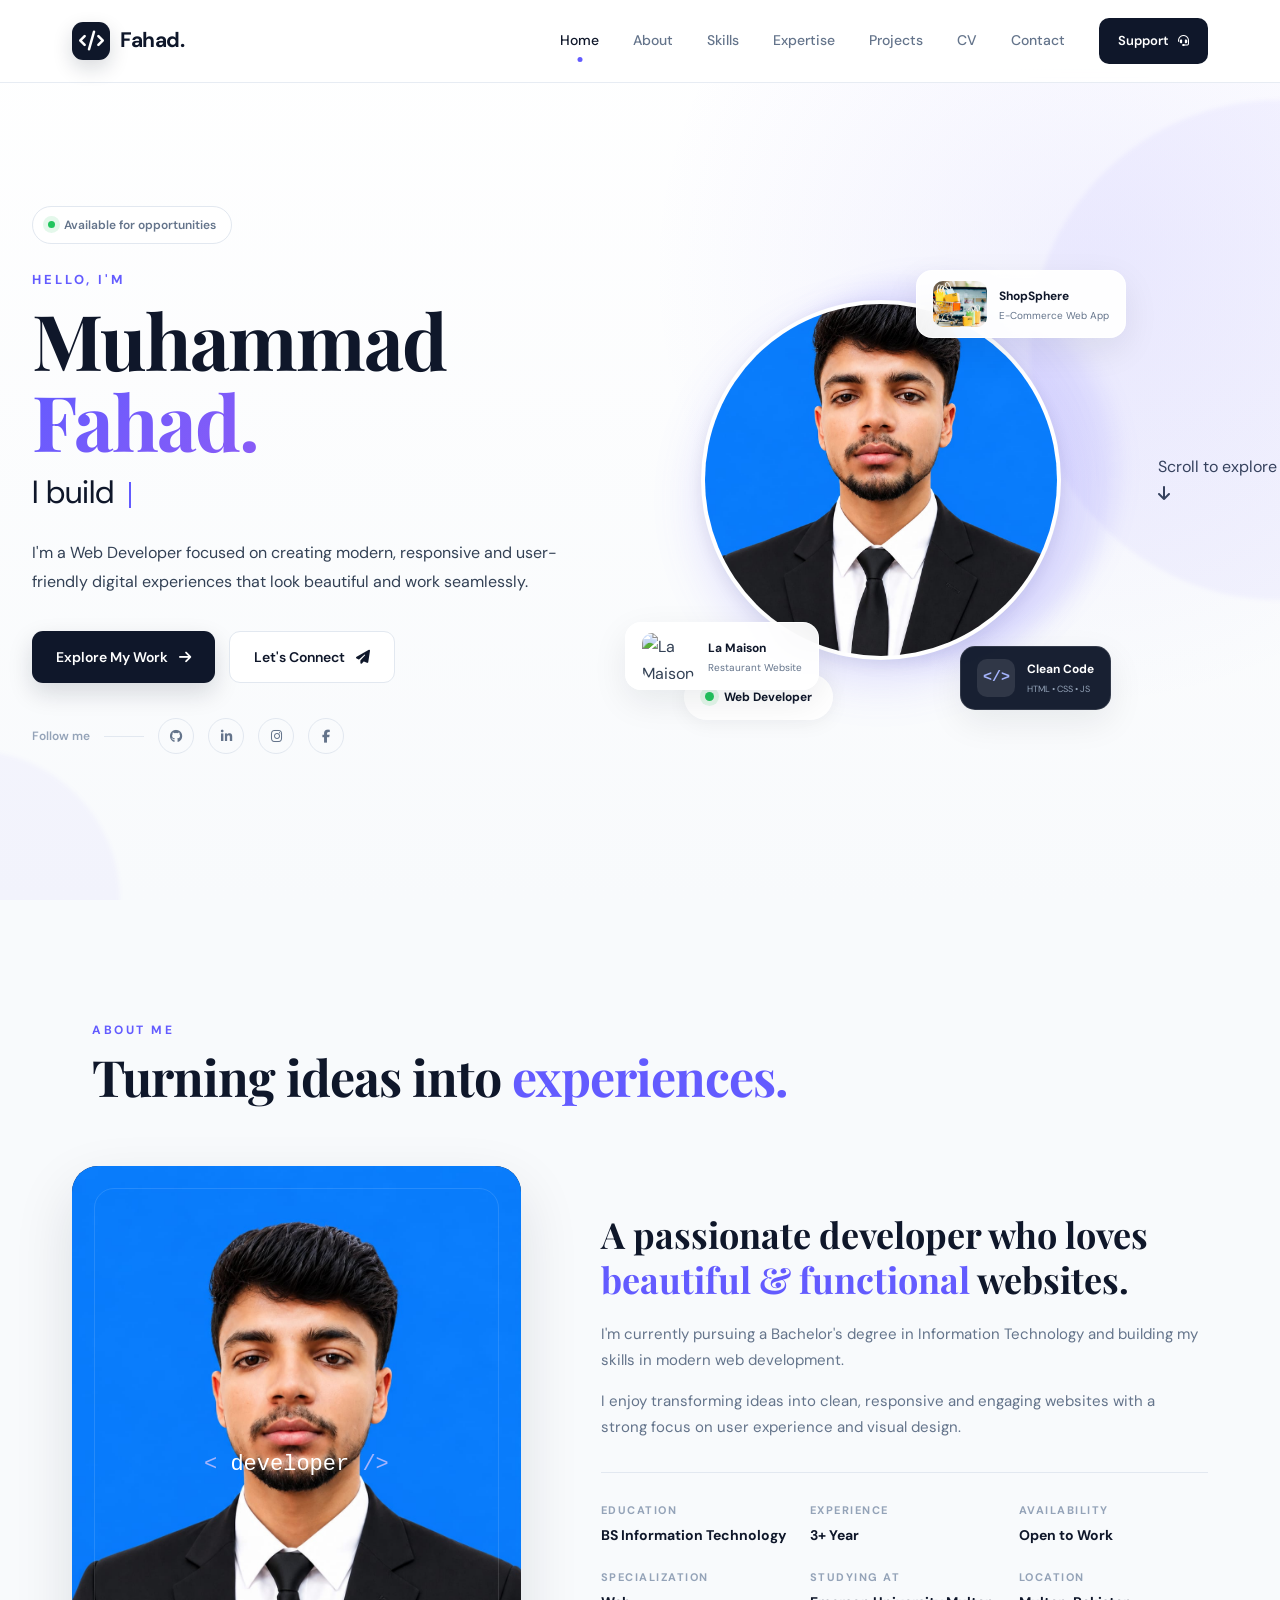
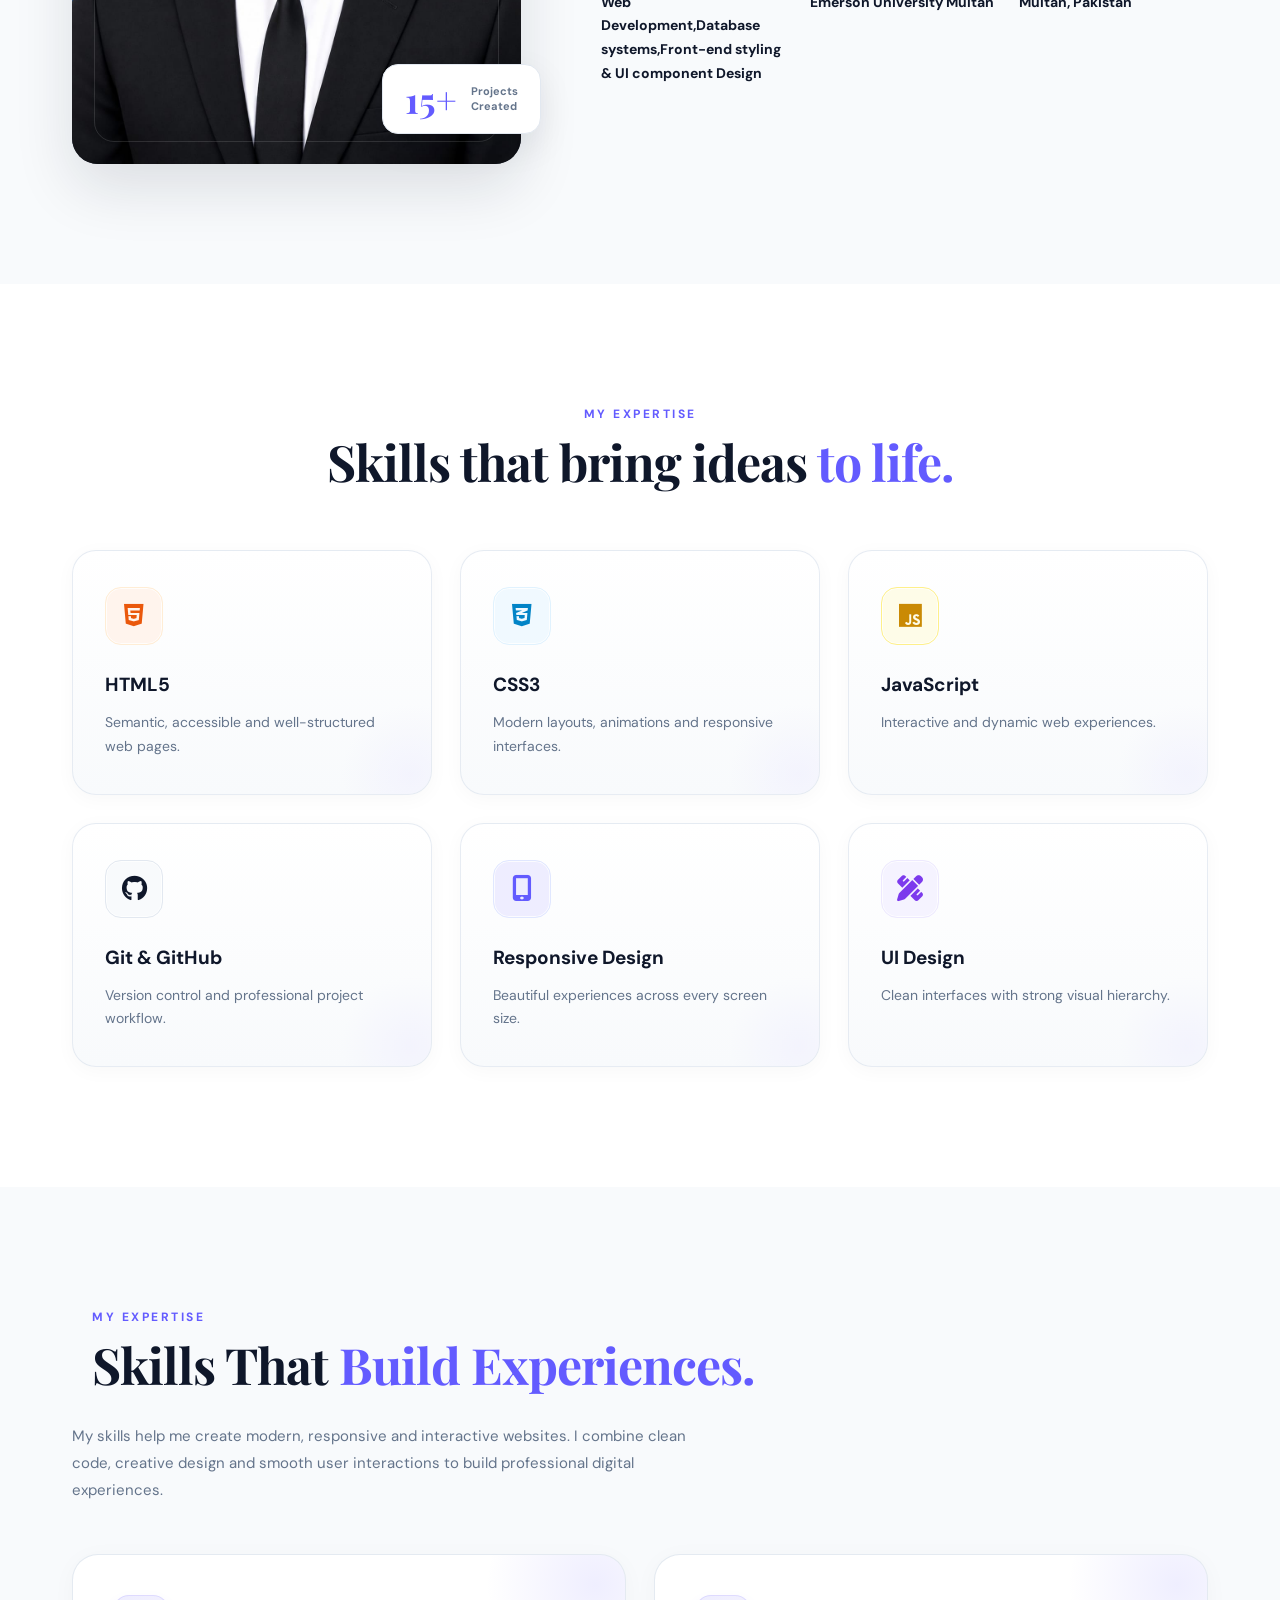
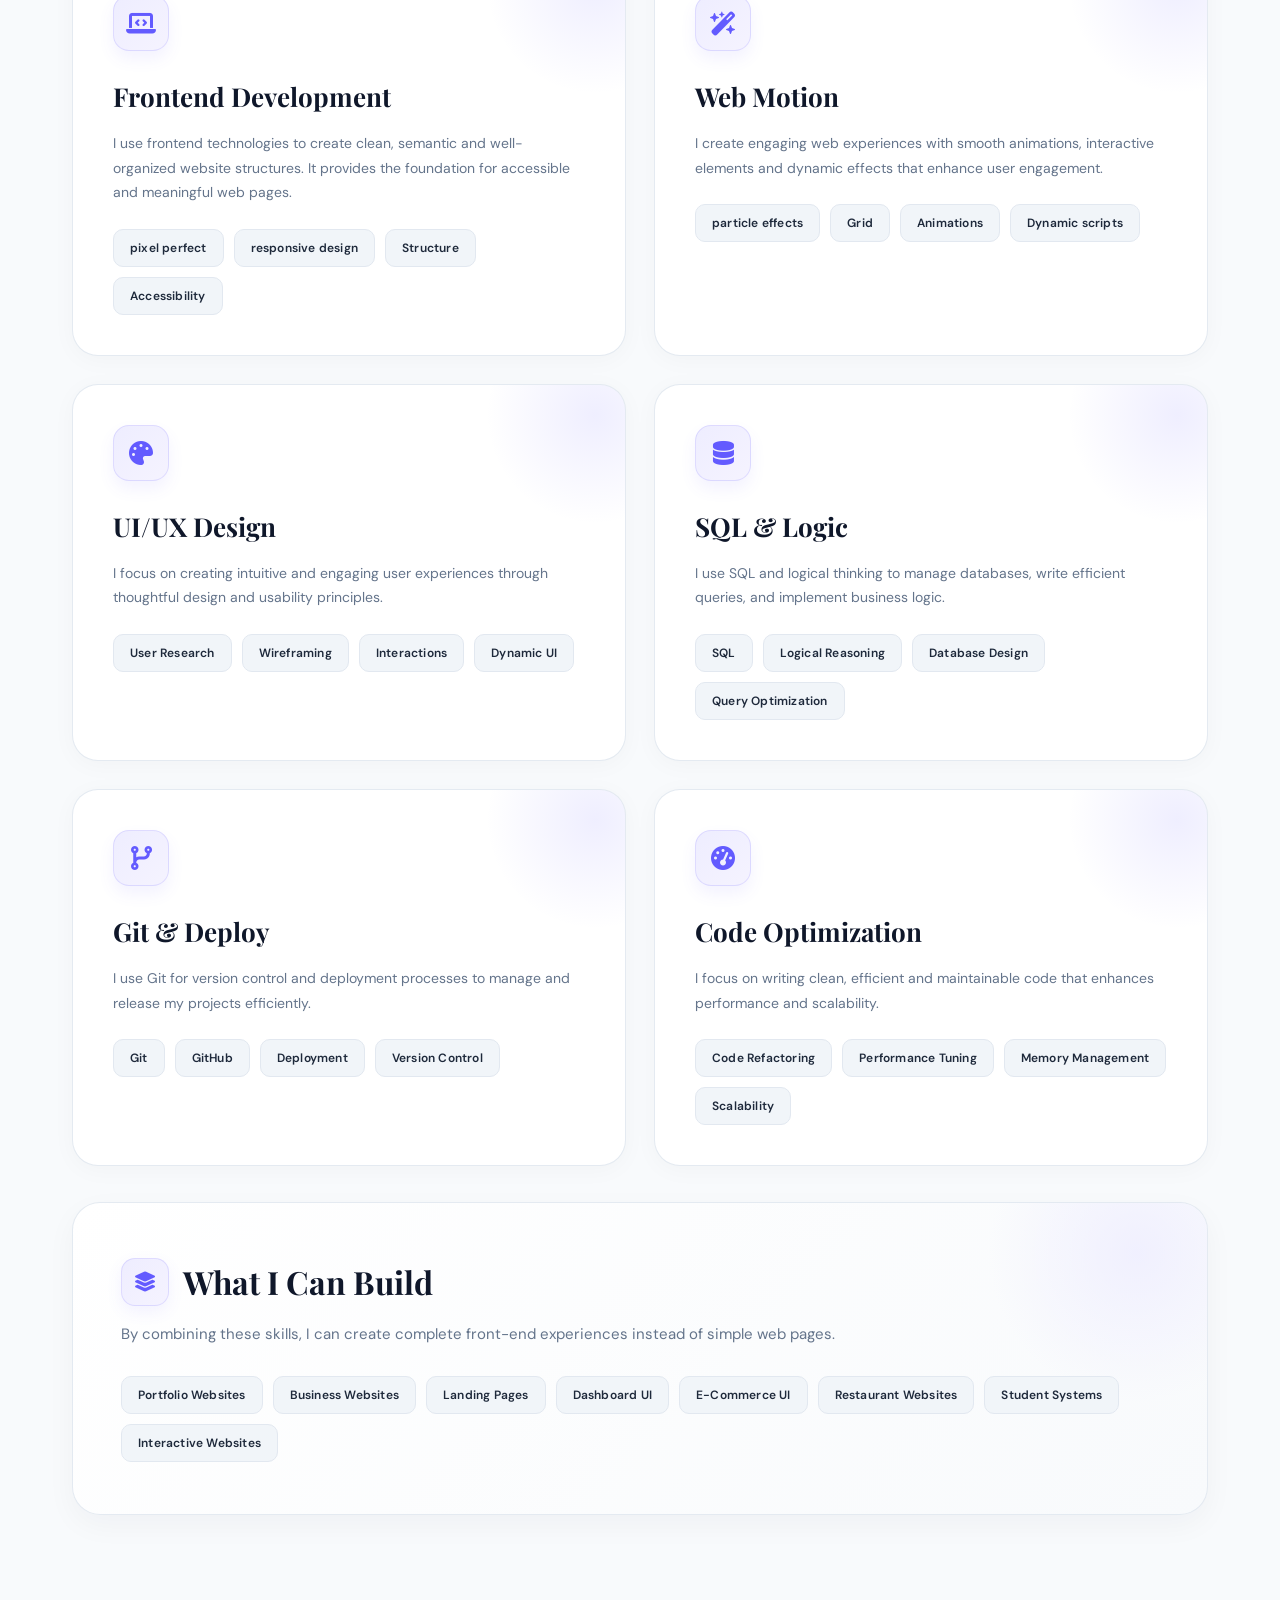
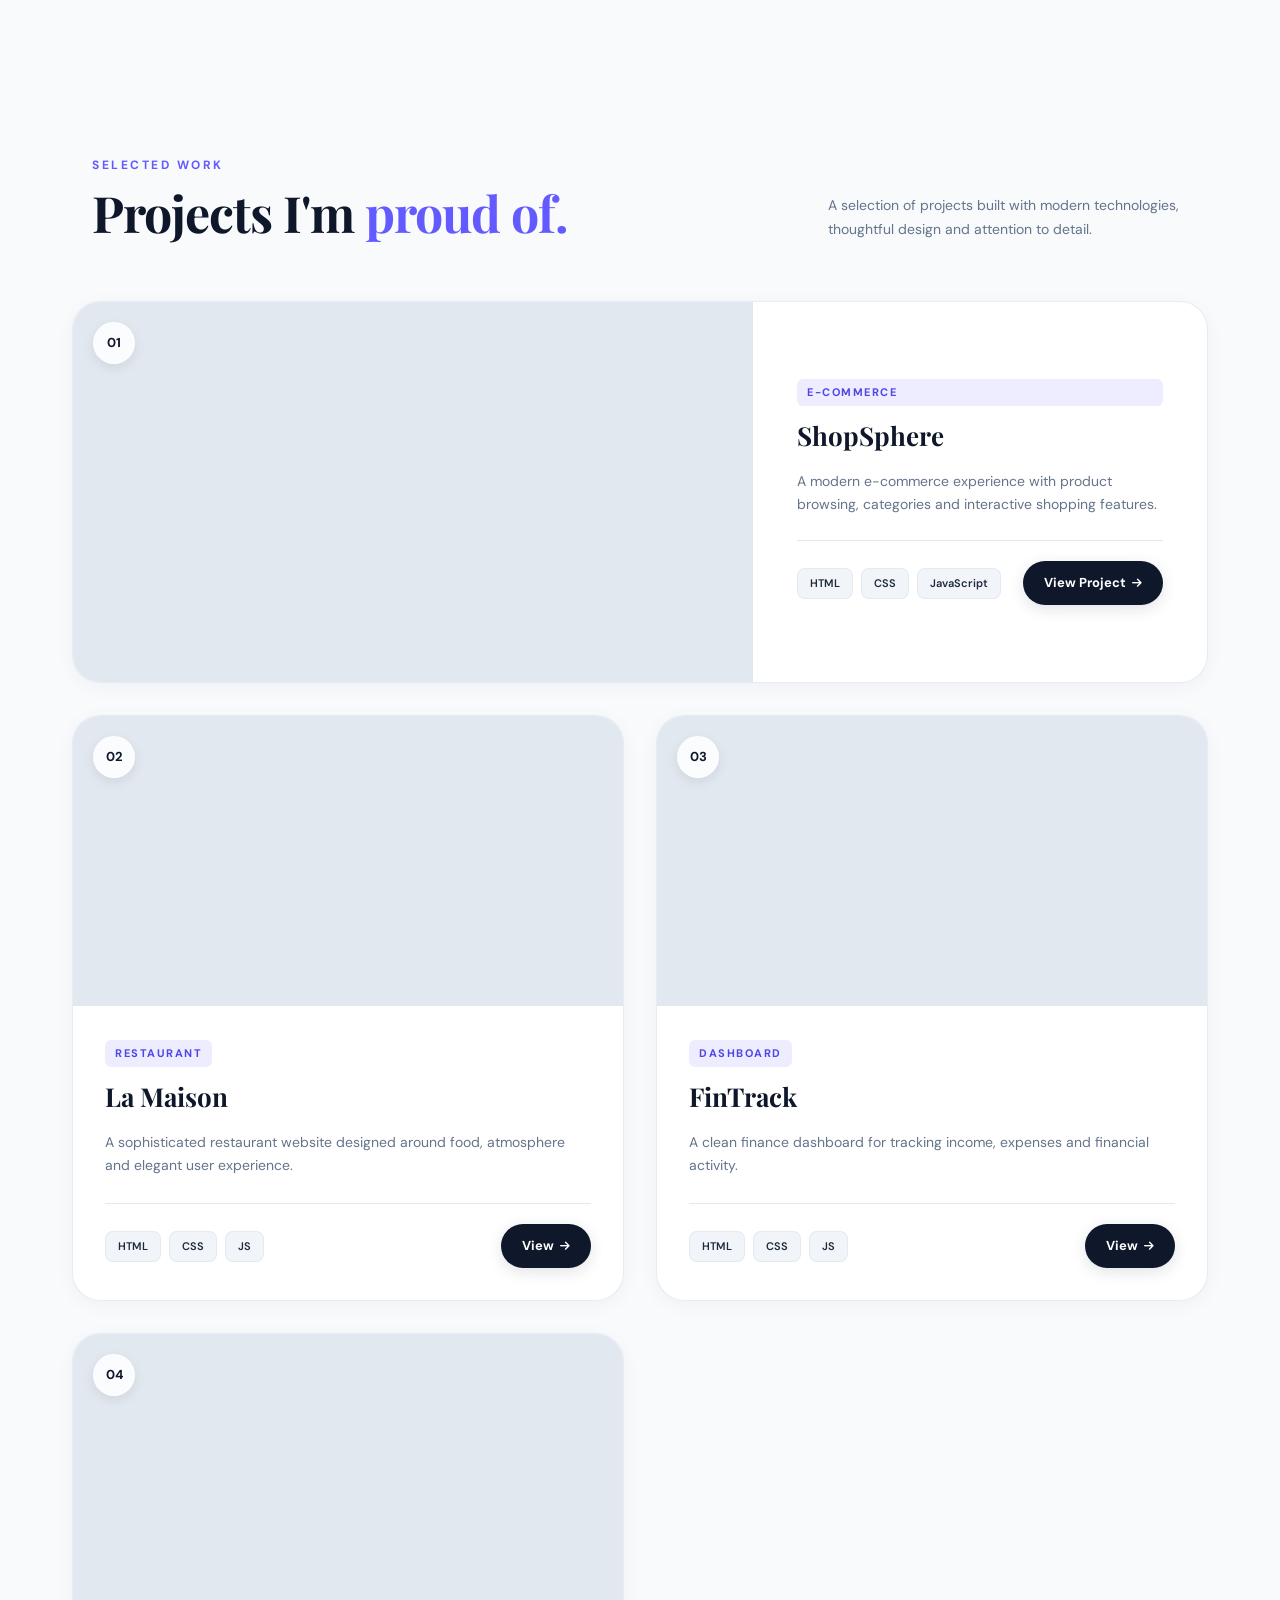
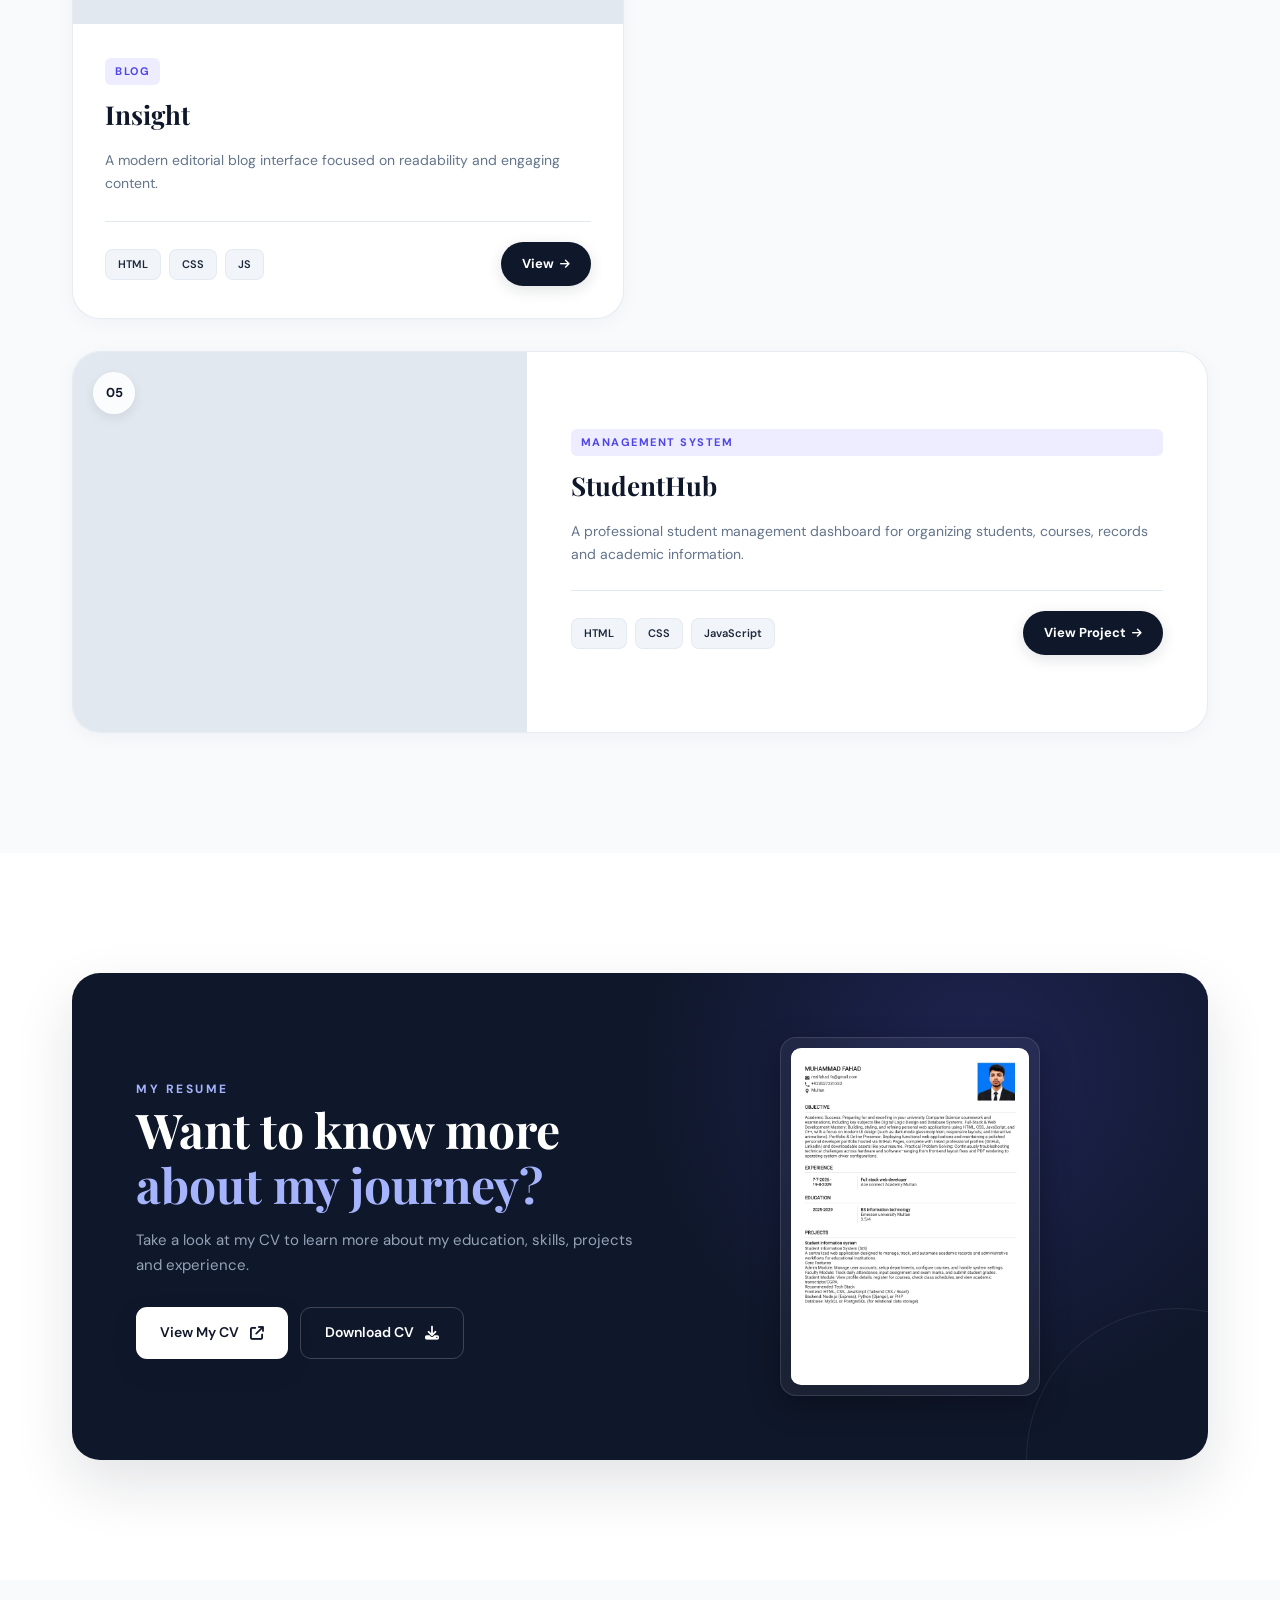
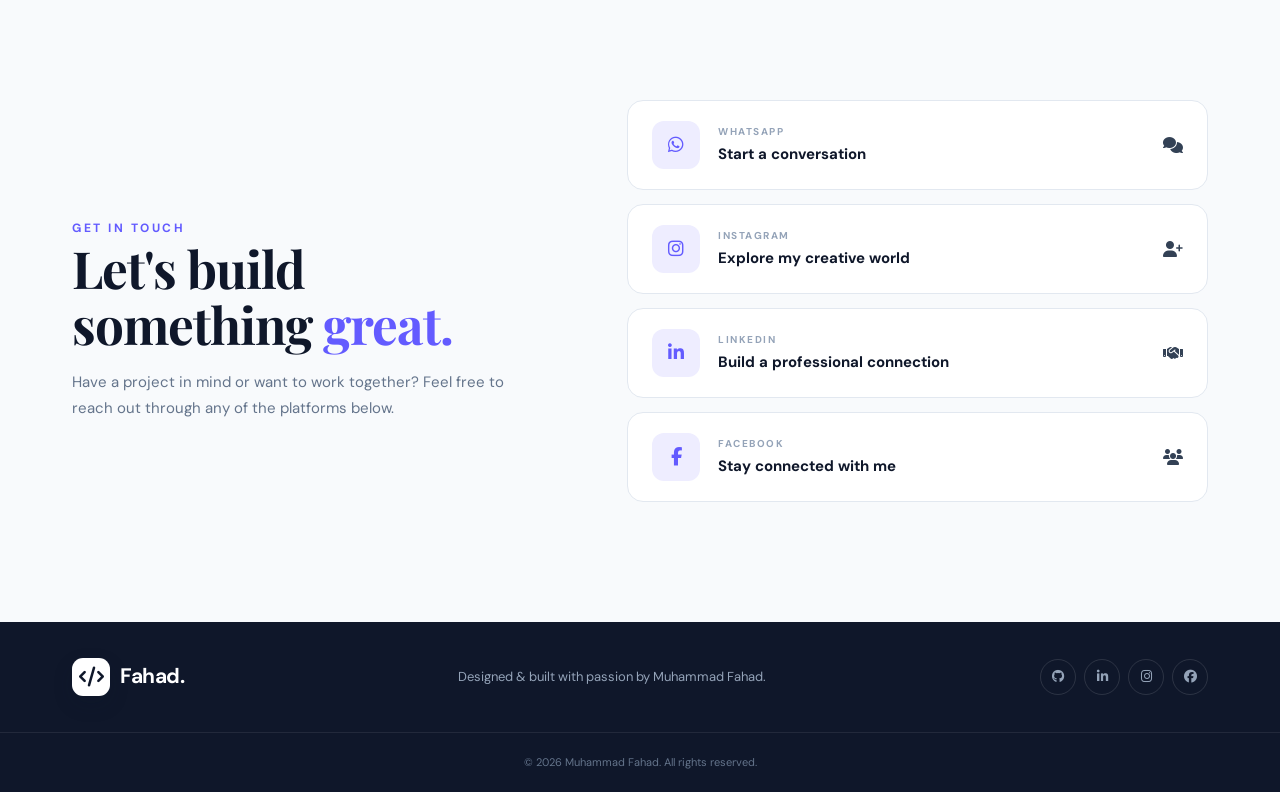
==== commit dfed3bde: "Update print statement from 'Hello' to 'Goodbye'" ====
--- a/index.html
+++ b/index.html
@@ -572,7 +572,7 @@
                         <div class="project-image">
                             <img src="https://encrypted-tbn0.gstatic.com/images?q=tbn:ANd9GcQhFlaRg15a-PUh_VLkixGpiYPlXWKw6oVylTNZMG0J6A&s=10" alt="ShopSphere E-Commerce Website" loading="lazy">
                             <div class="project-overlay">
-                                <a href="ShopSphere/index.html" target="_blank" class="project-view" aria-label="Open ShopSphere project">
+                                <a href="Shopsphere/index.html" target="_blank" class="project-view" aria-label="Open ShopSphere project">
                                     <i class="fa-solid fa-arrow-up-right-from-square"></i>
                                 </a>
                             </div>
@@ -595,7 +595,7 @@
                                     <span>JavaScript</span>
                                 </div>
 
-                                <a href="shopSphere/index.html" target="_blank">
+                                <a href="shopsphere/index.html" target="_blank">
                                     View Project
                                     <i class="fa-solid fa-arrow-right"></i>
                                 </a>
@@ -961,4 +961,4 @@
     <script src="script.js"></script>
 
 </body>
-</html>+</html>
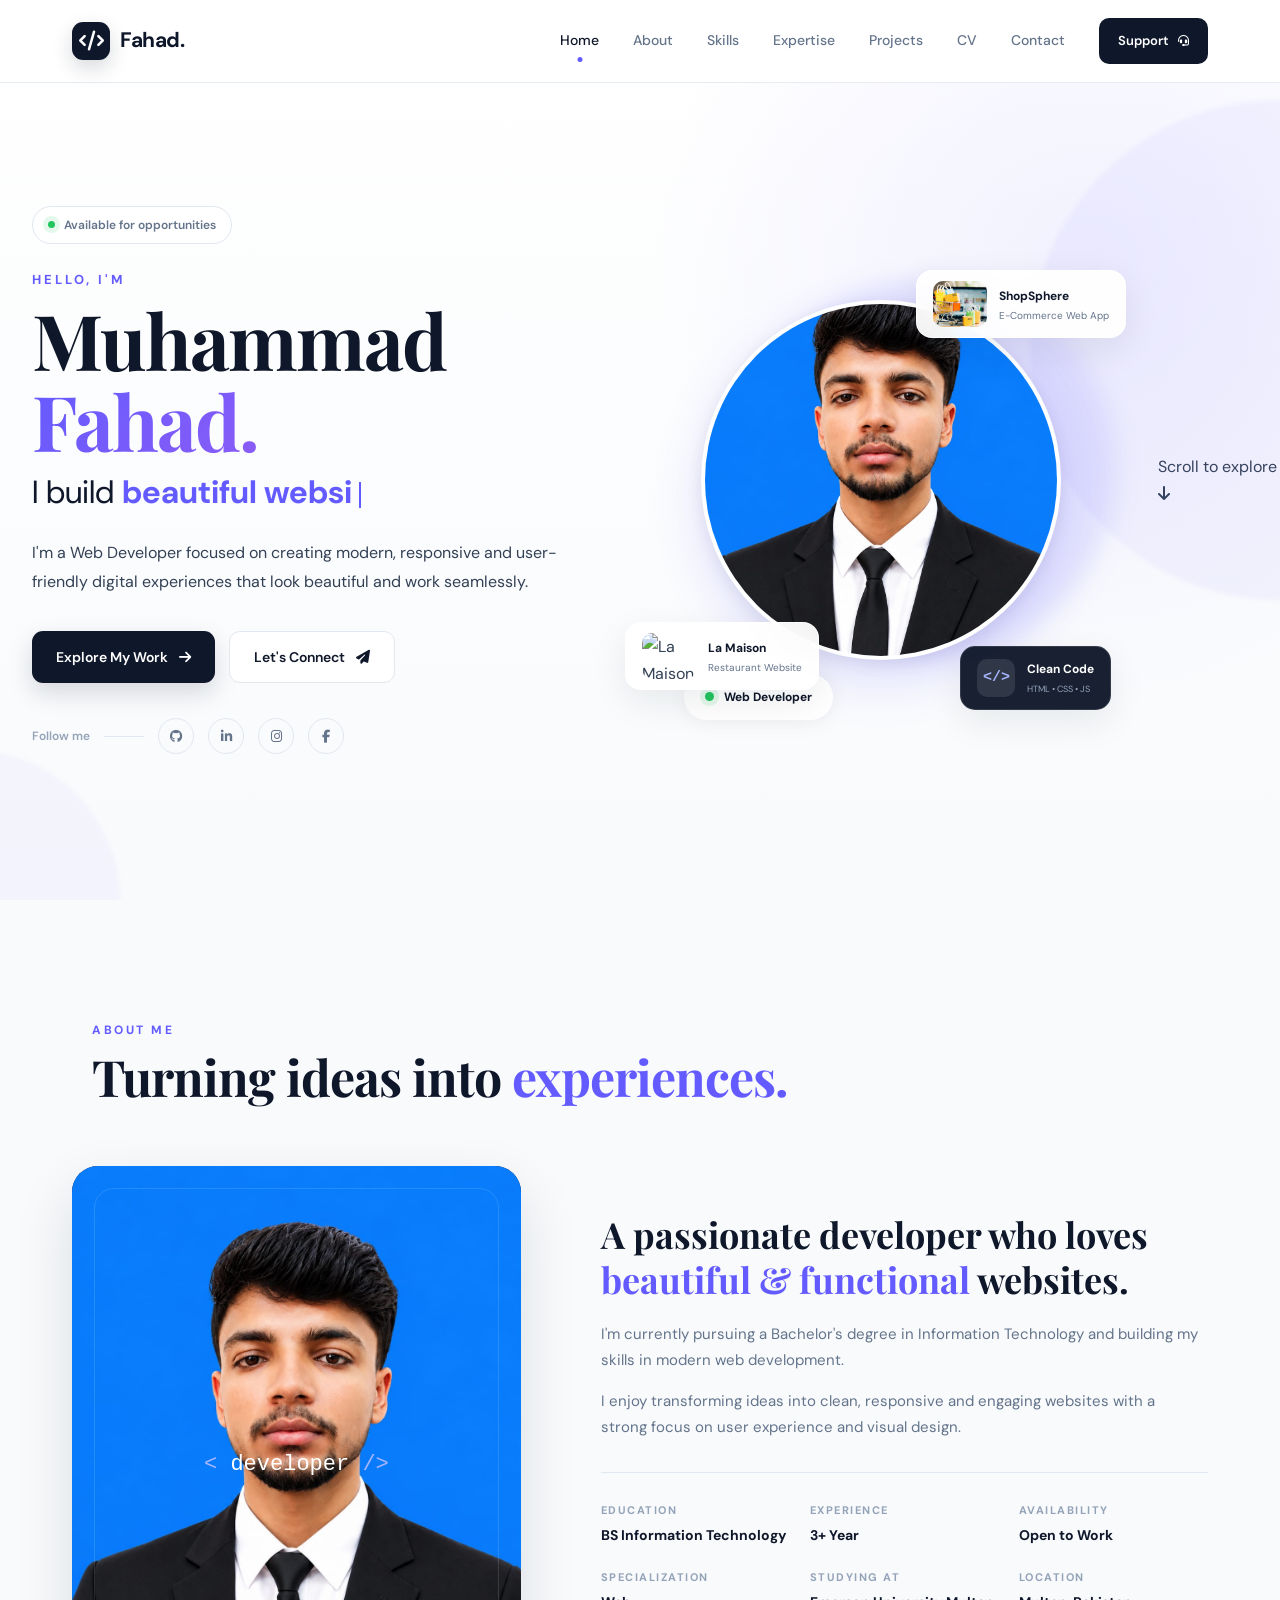
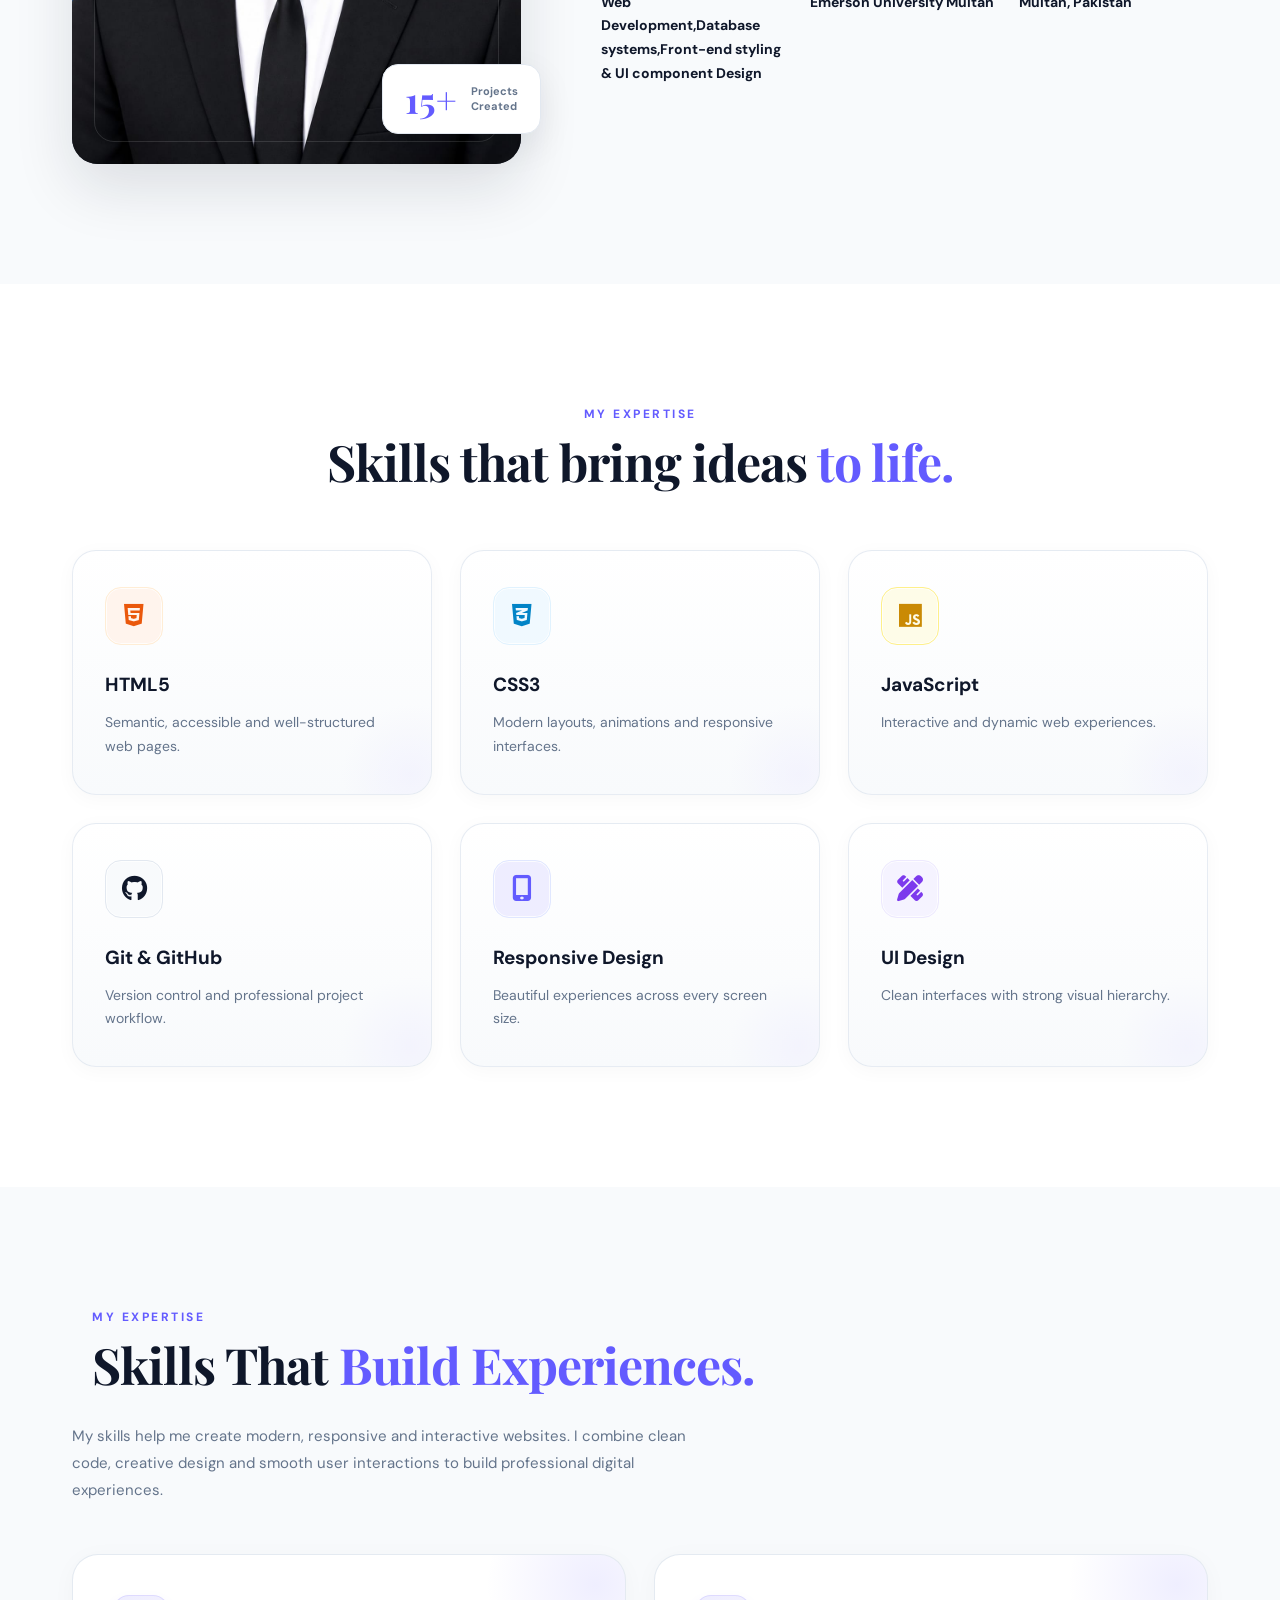
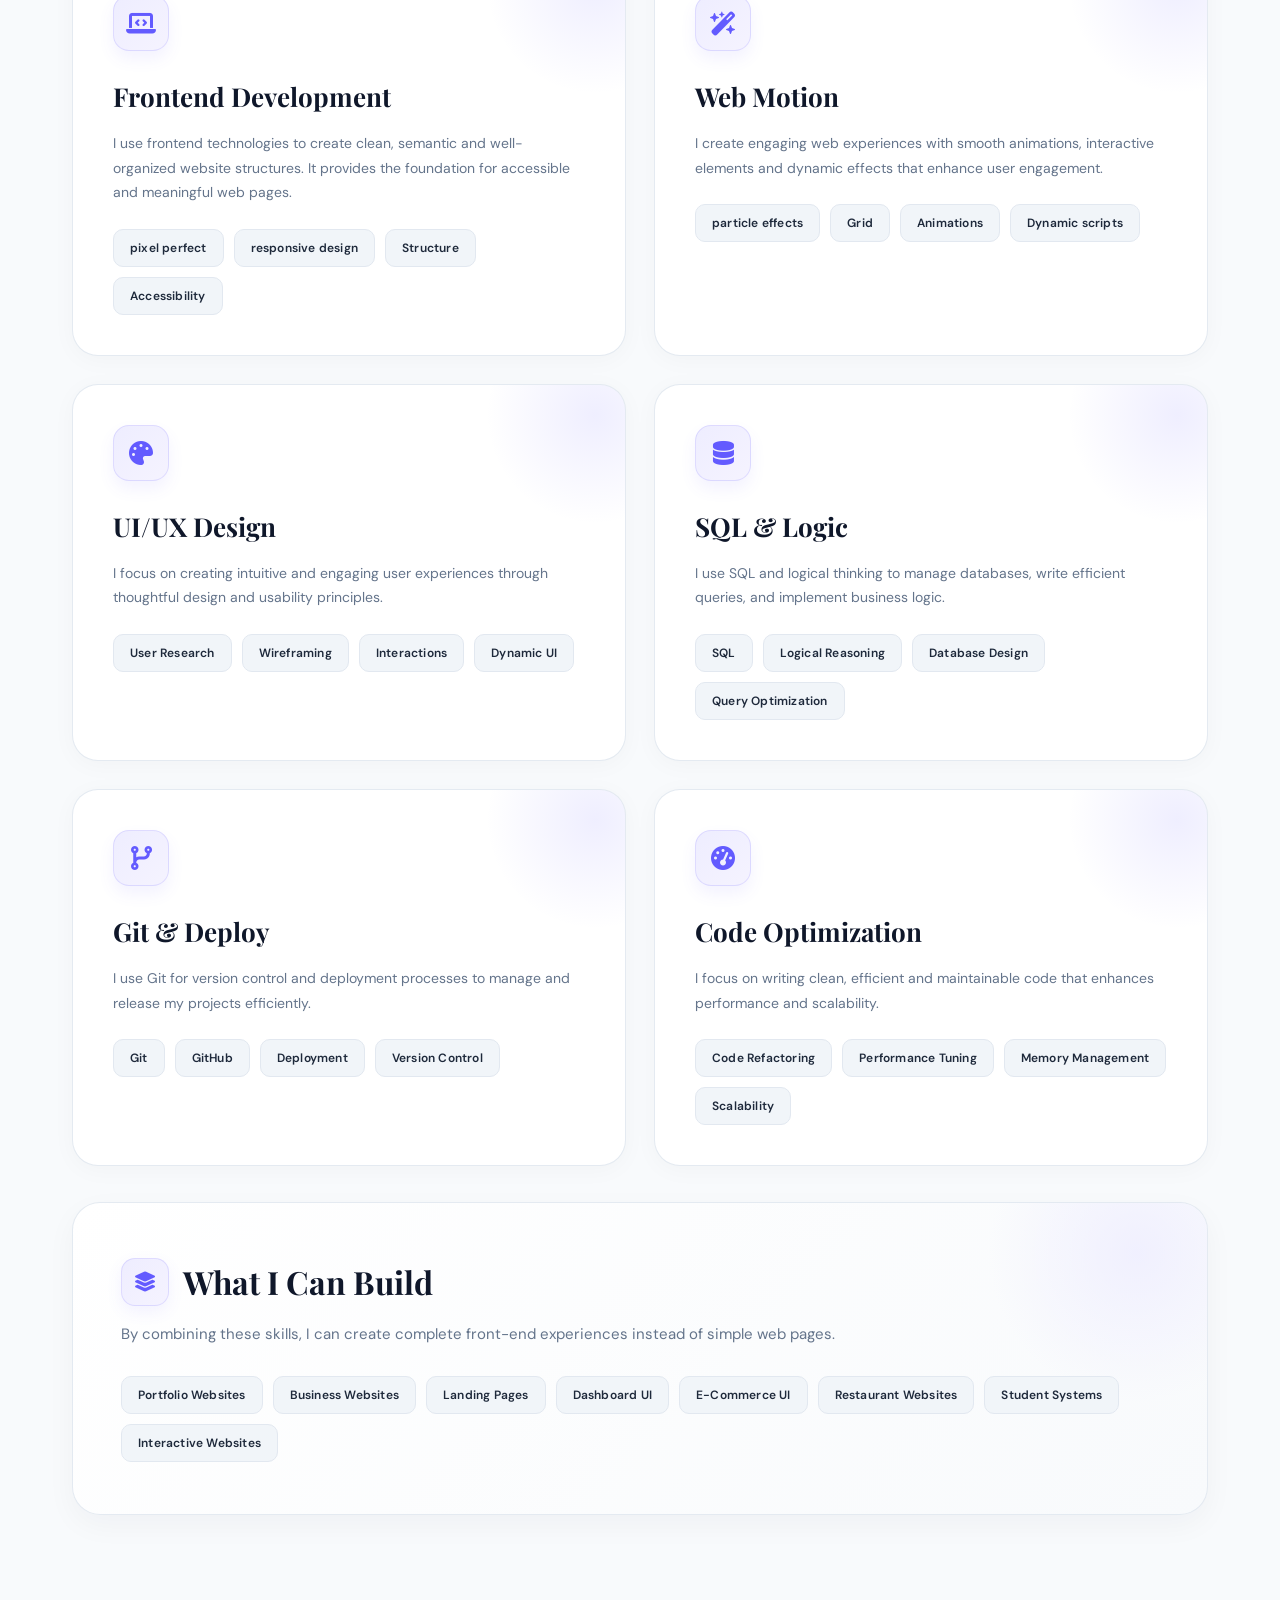
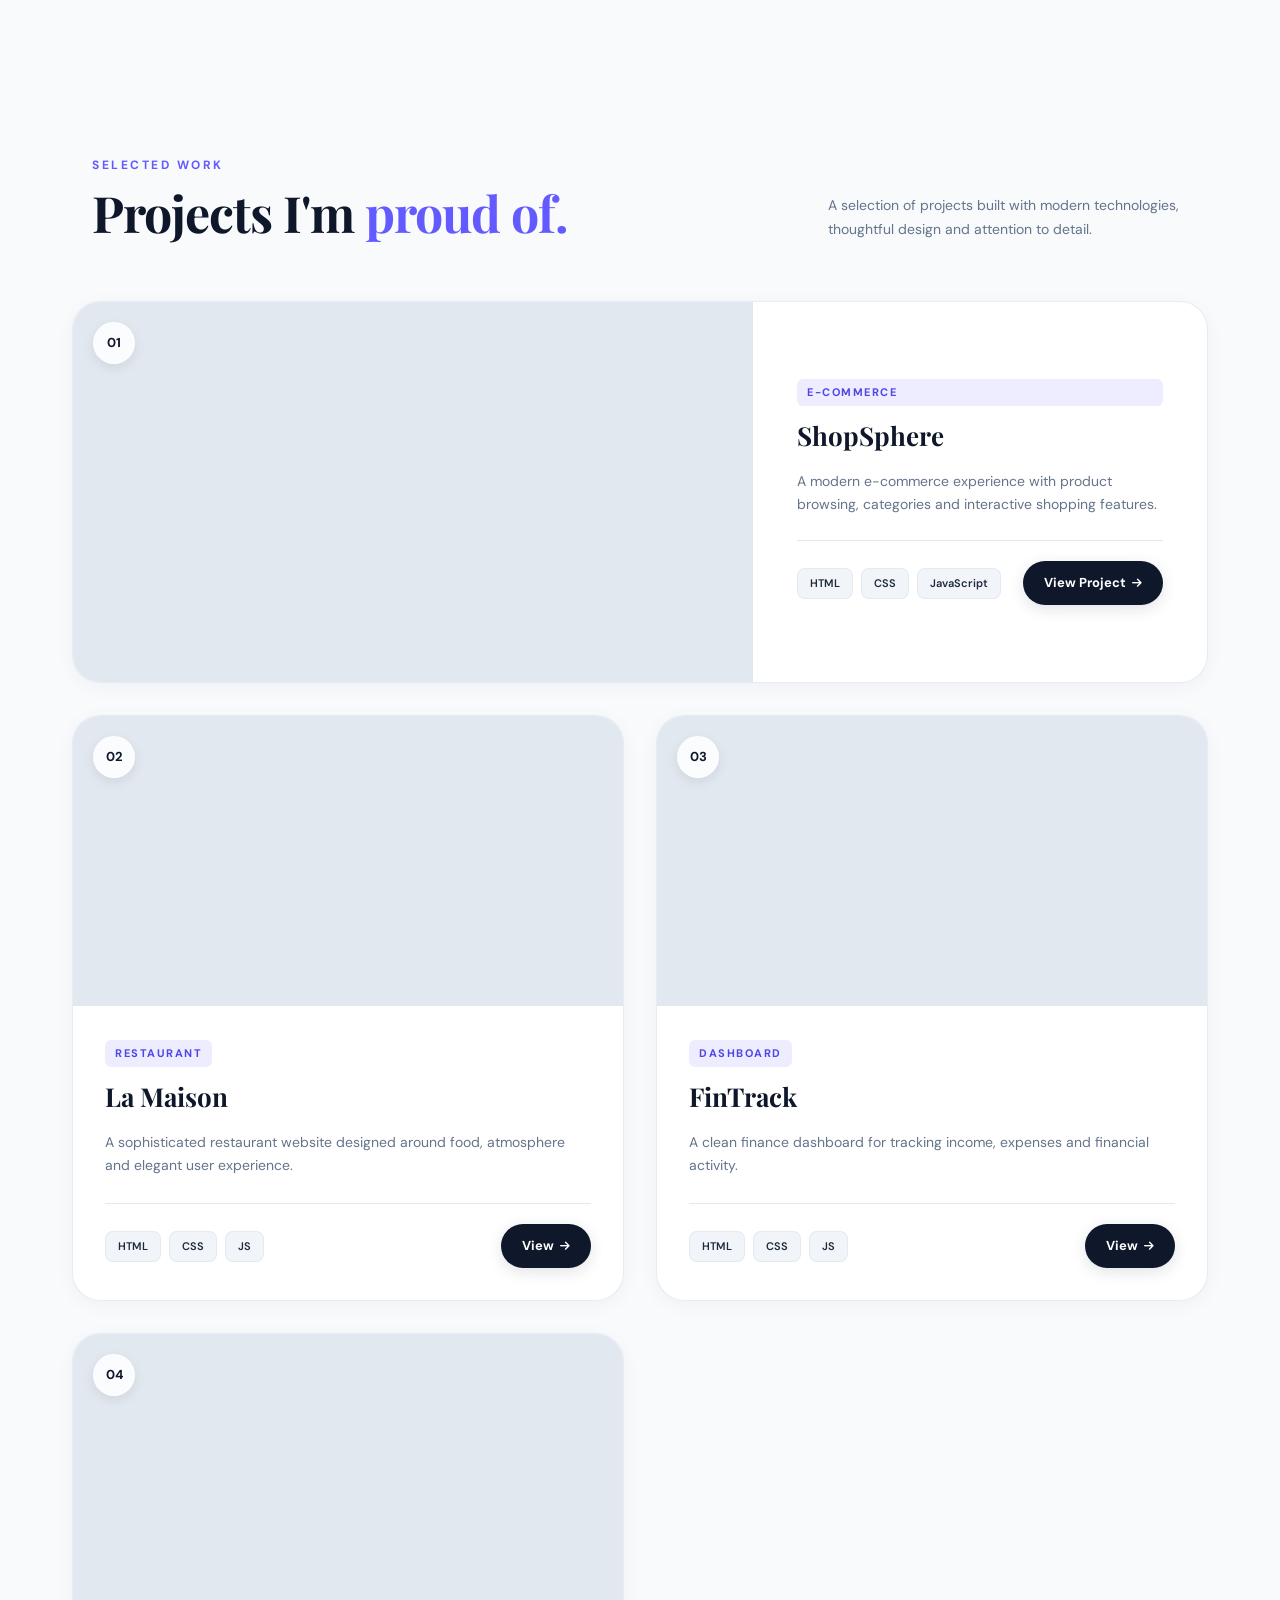
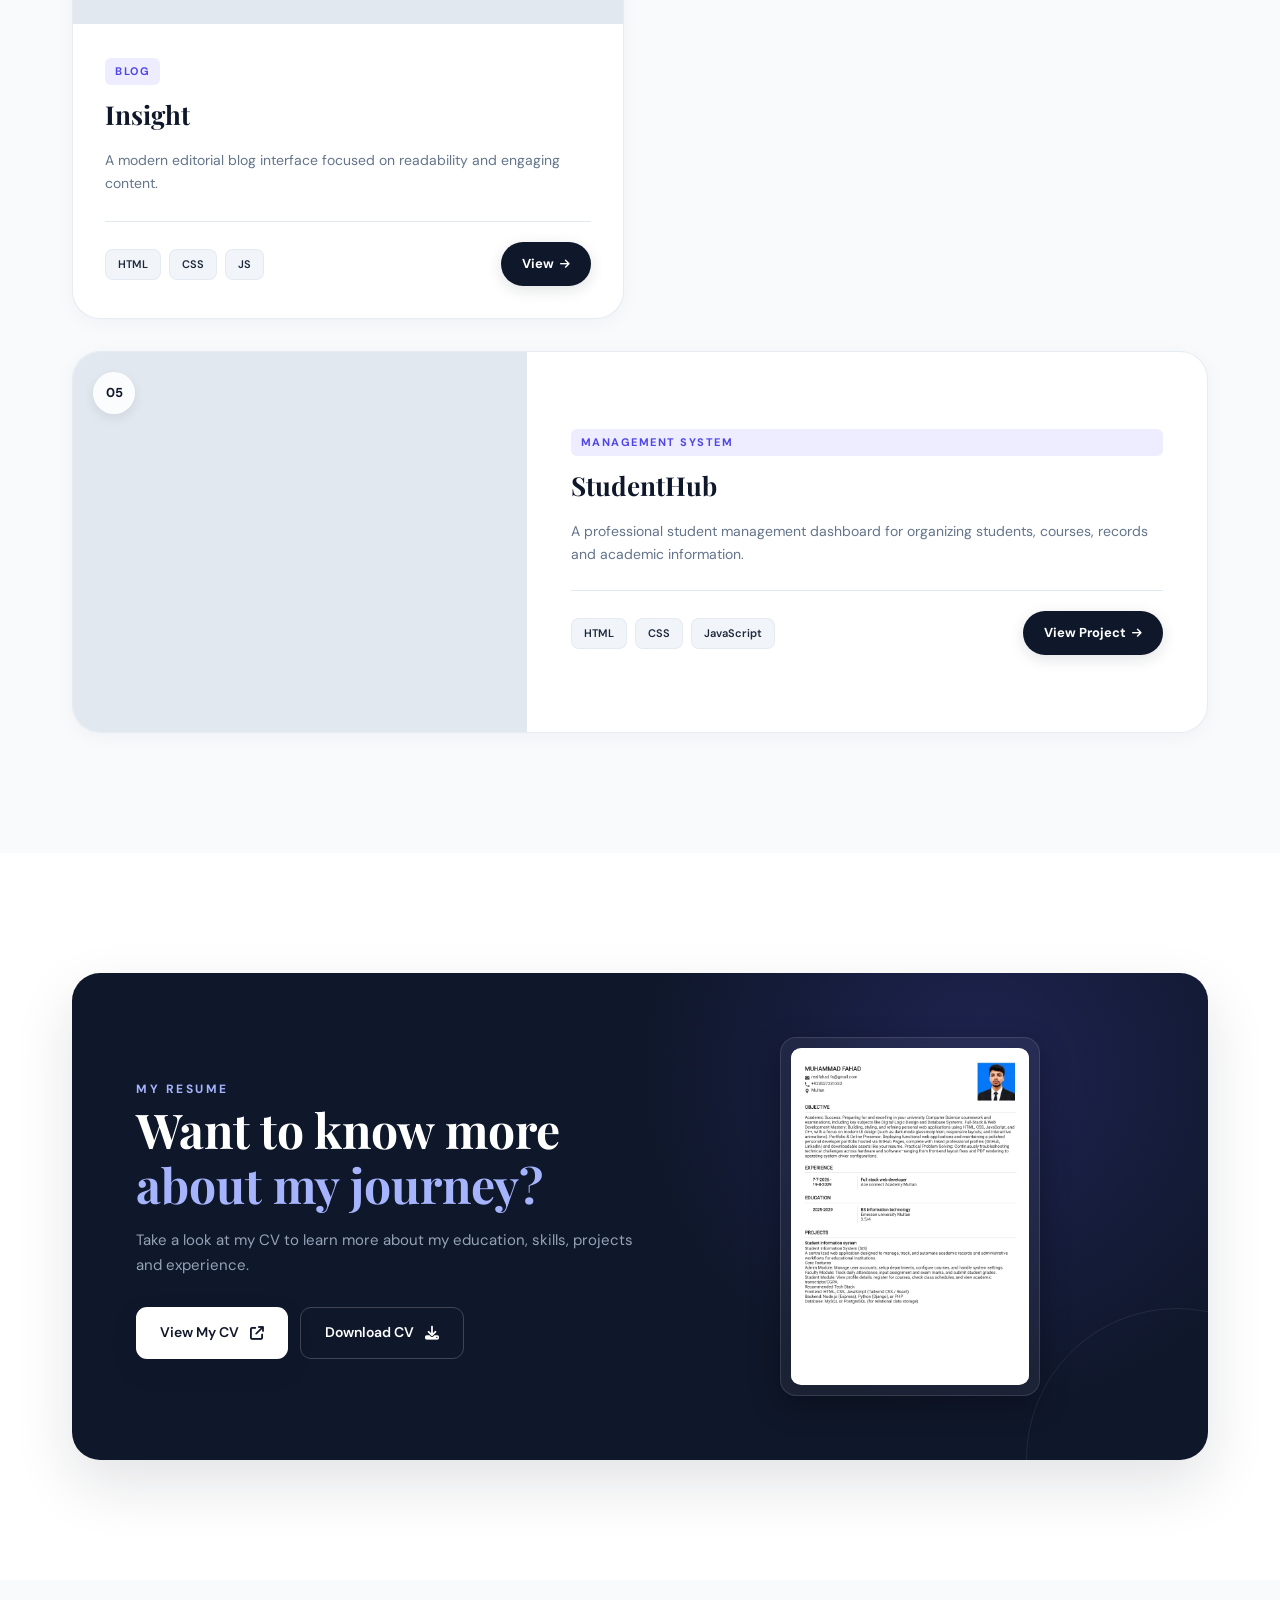
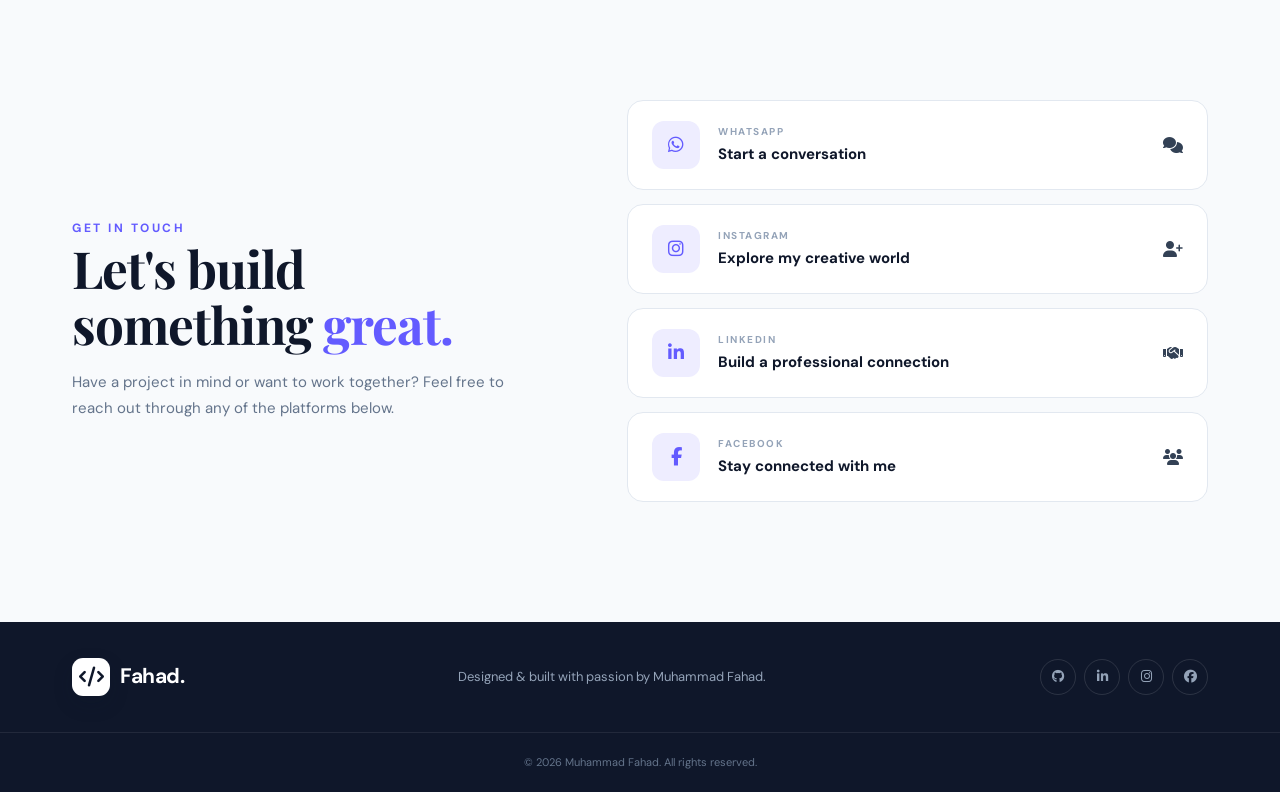
==== commit ae58d83e: "Update fmt.Println message from 'Hello' to 'Goodbye'" ====
--- a/index.html
+++ b/index.html
@@ -572,7 +572,7 @@
                         <div class="project-image">
                             <img src="https://encrypted-tbn0.gstatic.com/images?q=tbn:ANd9GcQhFlaRg15a-PUh_VLkixGpiYPlXWKw6oVylTNZMG0J6A&s=10" alt="ShopSphere E-Commerce Website" loading="lazy">
                             <div class="project-overlay">
-                                <a href="Shopsphere/index.html" target="_blank" class="project-view" aria-label="Open ShopSphere project">
+                                <a href="shopsphere/index.html" target="_blank" class="project-view" aria-label="Open ShopSphere project">
                                     <i class="fa-solid fa-arrow-up-right-from-square"></i>
                                 </a>
                             </div>
